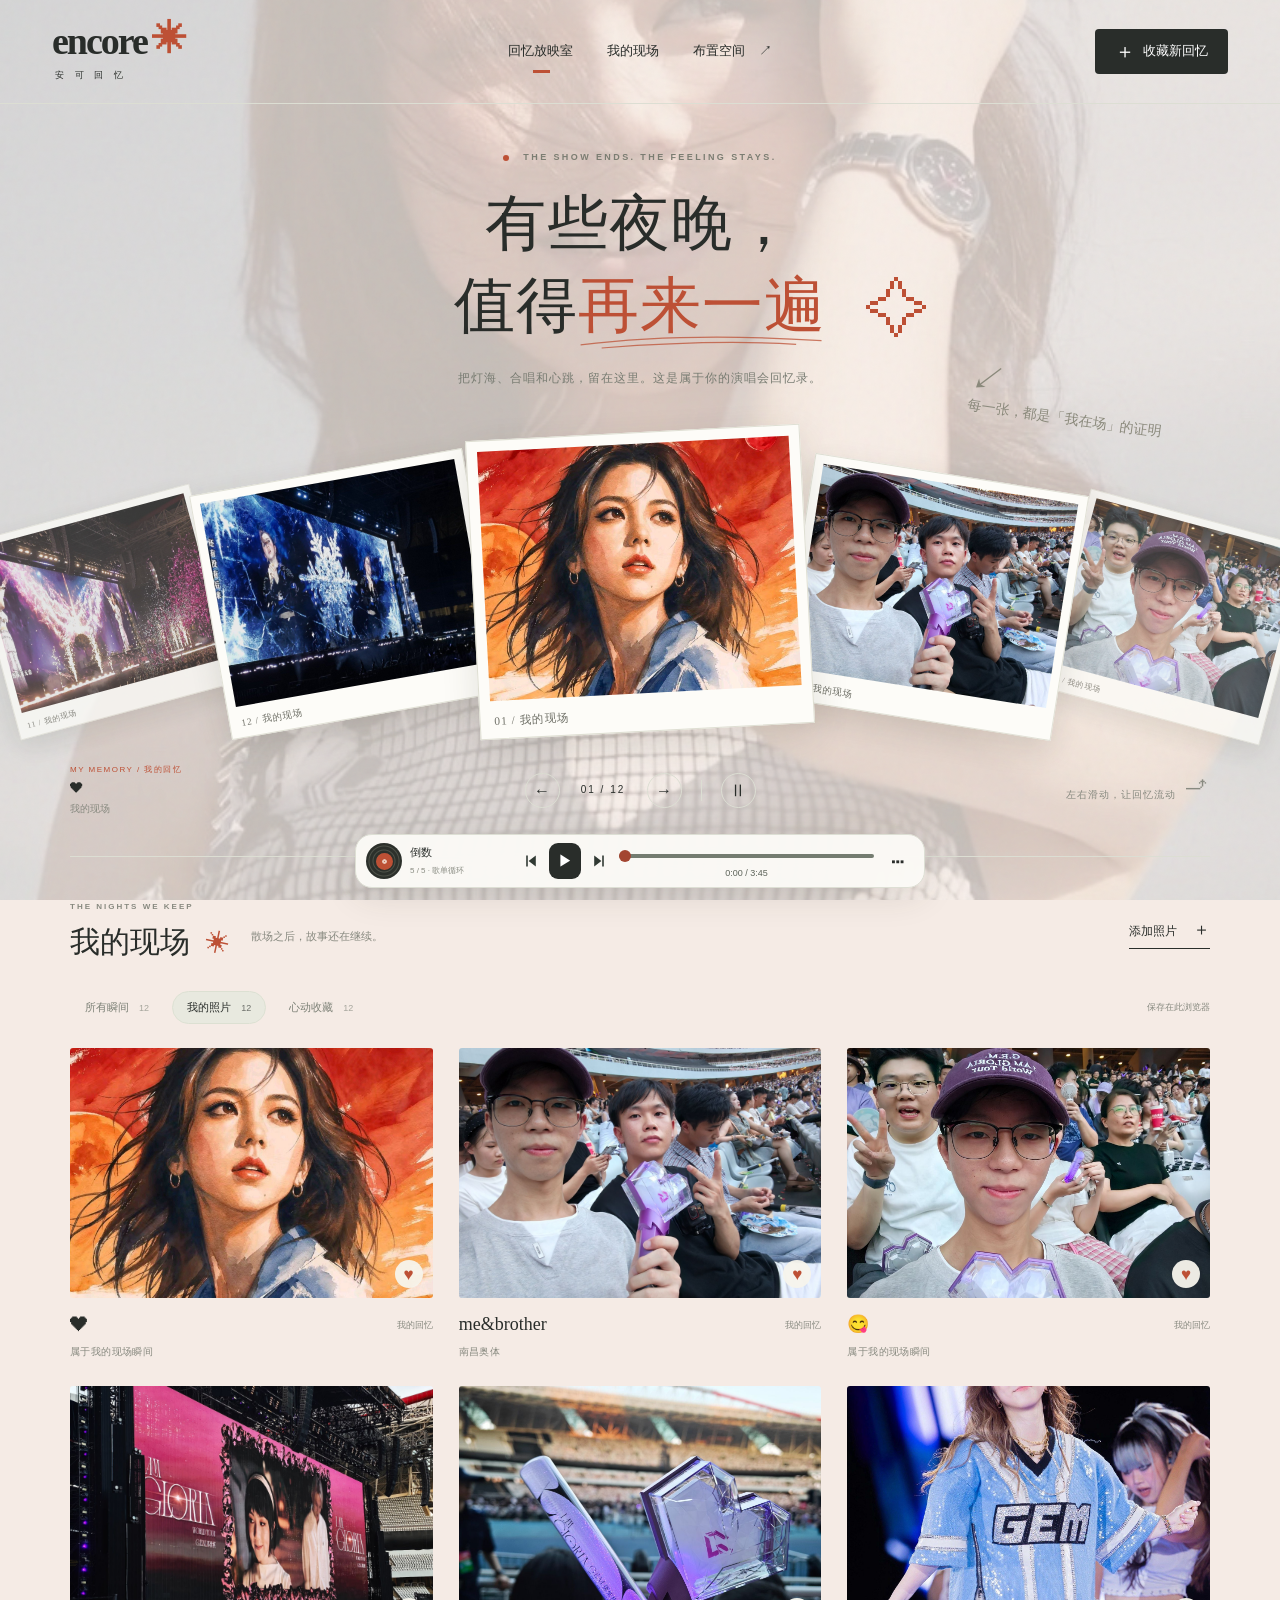
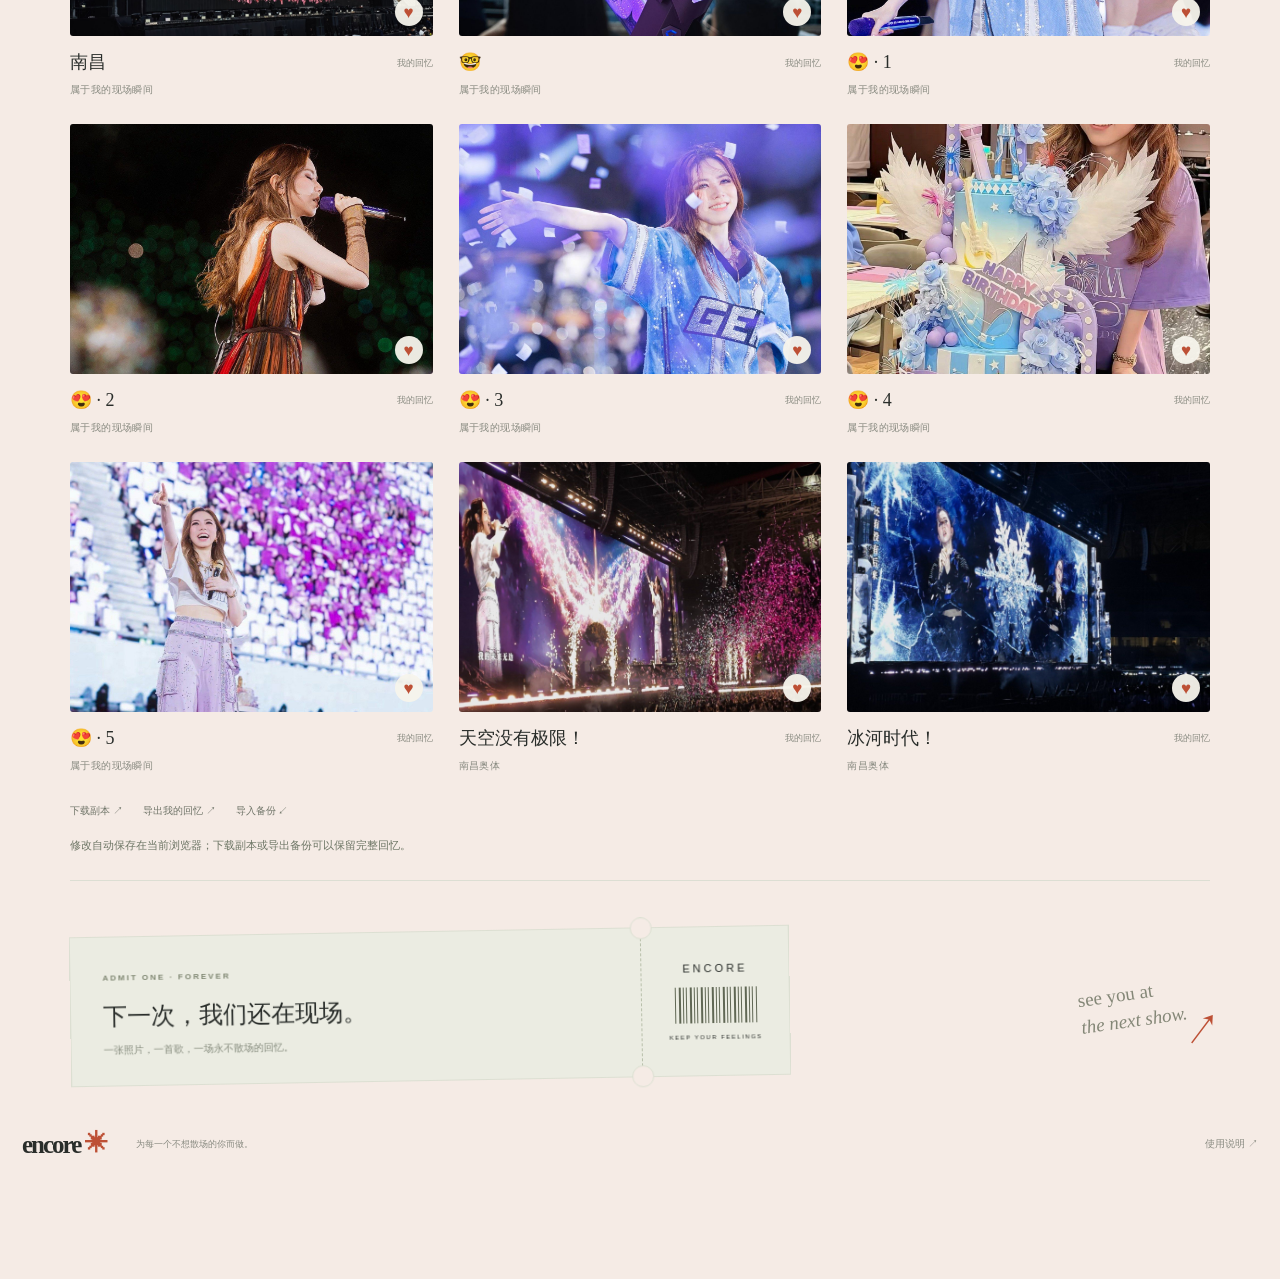
==== example/index.html @ 36e97ce3 "Add Encore website with compressed images and audio" ====
<!doctype html>
<html lang="zh-CN" style="--paper: #f5ebe5; --dim: 0.2;" data-encore-instance="f18ba1c4-2ea3-40bd-9349-056555b3dbce"><head>
  <meta charset="UTF-8"><meta name="viewport" content="width=device-width,initial-scale=1">
  <meta name="description" content="Encore 安可回忆，你的私人演唱会回忆册。收藏现场照片，让每一次心动再次响起。">
  <title>Encore · 安可回忆</title>
  <link rel="stylesheet" href="style.css" data-encore-source="style">
</head>
<body>
<div id="wallpaper" aria-hidden="true"></div>
<header class="header">
  <a href="#" class="brand" aria-label="Encore 首页">encore<span class="brand-star">✳</span><small>安 可 回 忆</small></a>
  <nav aria-label="主导航"><a class="active" href="#moments">回忆放映室</a><a href="#collection">我的现场</a><button data-panel="appearance">布置空间 <span>↗</span></button></nav>
  <button class="button dark header-add" data-panel="upload"><span>＋</span> 收藏新回忆</button>
</header>
<main>
  <section class="hero" id="moments">
    <div class="eyebrow"><span class="live-dot"></span> THE SHOW ENDS. THE FEELING STAYS.</div>
    <h1>有些夜晚，<br>值得<span class="headline-accent">再来一遍<svg viewBox="0 0 400 22" aria-hidden="true"><path d="M4 16 Q170 -5 393 9 M38 21 Q220 7 352 15"></path></svg></span><span class="hero-star">✧</span></h1>
    <p class="hero-copy">把灯海、合唱和心跳，留在这里。<br class="mobile-only">这是属于你的演唱会回忆录。</p>
    <div class="hero-note"><span>↙</span> 每一张，都是「我在场」的证明</div>
    <div class="carousel" id="carousel" aria-label="循环照片转盘" tabindex="0">
      <div class="carousel-stage" id="carouselStage"></div>
    </div>
    <div class="carousel-bottom">
      <div class="slide-caption"><span class="tiny-label" id="slideLabel">MY MEMORY / 我的回忆</span><strong id="slideTitle">😍 · 2</strong><span id="slideMeta">我的现场</span></div>
      <div class="carousel-controls"><button class="circle" id="previous" aria-label="上一张">←</button><span id="slideCount" aria-live="polite">07 / 12</span><button class="circle" id="next" aria-label="下一张">→</button><span class="control-divider"></span><button class="circle" id="autoplay" aria-label="暂停自动轮播">Ⅱ</button></div>
      <span class="carousel-hint">左右滑动，让回忆流动 <span>⤴</span></span>
    </div>
  </section>
  <section class="collection" id="collection">
    <div class="section-heading"><div><span class="eyebrow">THE NIGHTS WE KEEP</span><h2>我的现场<span class="small-star">✳</span></h2></div><p>散场之后，故事还在继续。</p><button class="text-button" data-panel="upload">添加照片 <span>＋</span></button></div>
    <div class="collection-toolbar"><div class="tabs" role="group" aria-label="照片筛选"><button class="" data-filter="all">所有瞬间 <span id="totalCount">12</span></button><button data-filter="mine" class="selected">我的照片 <span id="mineCount">12</span></button><button data-filter="favorite">心动收藏 <span id="favCount">12</span></button></div><div class="view-note">保存在此浏览器</div></div>
    <div class="photo-grid" id="photoGrid"></div><div class="empty-state" id="emptyState" hidden=""><span>✧</span><h3>下一个心动瞬间，等你收藏。</h3><p id="emptyCopy">导入你的现场照片，写下只属于你的故事。</p><button class="button dark" data-panel="upload">＋ 收藏新回忆</button></div>
    <div class="collection-footer"><button id="bindLocalFile" class="text-button">启用原文件自动保存</button><button id="saveOriginal" class="text-button" hidden="">立即写回</button><button class="text-button" id="savePortable">下载副本 ↗</button><button class="text-button" id="backup">导出我的回忆 ↗</button><button class="text-button" id="restore">导入备份 ↙</button><span id="localSaveStatus" class="local-save-status" role="status" data-state="idle">打开后检查原文件保存权限</span></div>
  </section>
  <section class="closing"><div class="ticket"><div class="ticket-main"><span class="eyebrow">ADMIT ONE · FOREVER</span><h3>下一次，我们还在现场。</h3><p>一张照片，一首歌，一场永不散场的回忆。</p></div><div class="ticket-stub"><span>ENCORE</span><div class="barcode"></div><small>KEEP YOUR FEELINGS</small></div></div><div class="closing-doodle">see you at<br><i>the next show.</i><span>↗</span></div></section>
</main>
<footer class="footer"><a class="brand" href="#">encore<span class="brand-star">✳</span></a><span>为每一个不想散场的你而做。</span><button data-panel="help" class="text-button">使用说明 ↗</button></footer>
<aside class="music-player" aria-label="背景音乐播放器"><button class="record" id="musicSettings" aria-label="选择背景音乐"><span></span></button><button class="track-info" data-panel="music"><strong id="trackName">倒数</strong><span id="trackSub">5 / 5 · 歌单循环</span></button><div class="waveform" aria-hidden="true"><i></i><i></i><i></i><i></i><i></i></div><span id="musicTime">0:59</span><input id="musicVolume" type="range" min="0" max="1" step=".01" value=".6" aria-label="背景音乐音量"><div id="compactPlayback" class="compact-playback"><button id="compactPrevious" class="compact-step" type="button" aria-label="上一首歌曲" title="上一首歌曲"><svg viewBox="0 0 20 20" aria-hidden="true"><path d="M4 3h2v14H4zM16 3v14L7 10z"></path></svg></button><button class="music-play" id="musicPlay" aria-label="播放背景音乐">▶</button><button id="compactNext" class="compact-step" type="button" aria-label="下一首歌曲" title="下一首歌曲"><svg viewBox="0 0 20 20" aria-hidden="true"><path d="M14 3h2v14h-2zM4 3l9 7-9 7z"></path></svg></button><div class="compact-progress"><input id="musicSeek" type="range" min="0" max="1000" step="1" value="0" aria-label="歌曲播放进度" aria-valuetext="0:59，共 3:45" style="--seek-progress: 26.5%;"><span id="compactMusicTime" class="compact-music-time">0:00 / --:--</span></div></div><button class="music-more" aria-label="展开音乐控制" aria-controls="playlistTransport nativeAudioSlot" aria-expanded="false" title="展开音乐控制">⋯</button><div id="playlistTransport" class="playlist-transport"><button id="musicPrevious" aria-label="上一首歌曲">‹ 上一首</button><button id="musicList" data-panel="music">歌单 · 5 首</button><button id="musicMode" title="切换歌单循环或单曲循环">歌单循环</button><button id="musicNext" aria-label="下一首歌曲">下一首 ›</button></div><div id="nativeAudioSlot" class="native-audio-slot"><audio id="audio" preload="metadata" controls="" playsinline="" webkit-playsinline="" aria-label="系统音乐播放器"></audio><p id="playbackStatus" role="status">打开后点击播放音乐</p></div></aside>

<dialog id="settingsDialog"><div class="dialog-top"><span class="eyebrow" id="dialogEyebrow">MAKE IT YOURS</span><button class="close-button" data-close="" aria-label="关闭">×</button></div><div id="panelContent"></div></dialog>
<dialog id="lightbox"><button class="lightbox-close" id="closeLightbox" aria-label="关闭大图">×</button><button id="lightboxPrev" class="lightbox-nav" aria-label="上一张">←</button><div class="lightbox-inner"><div id="photoViewport" class="photo-viewport" tabindex="0" role="region" aria-label="照片查看区，可滚轮缩放、双指缩放，放大后拖动"><img id="lightboxImage" alt="天空没有极限！" draggable="false"></div><div id="photoZoomToolbar" class="photo-zoom-toolbar" aria-label="照片缩放控制"><button id="photoZoomOut" aria-label="缩小照片" disabled="">−</button><span id="photoZoomLevel" role="status" aria-live="polite">100%</span><button id="photoZoomIn" aria-label="放大照片" disabled="">＋</button><button id="photoZoomReset" disabled="">适应窗口</button><small class="zoom-desktop-hint">滚轮缩放 · 放大后拖动查看</small><small class="zoom-mobile-hint">双指缩放 · 放大后拖动查看</small></div><div class="lightbox-caption"><div><h2 id="lightboxTitle"></h2><p id="lightboxMeta"></p><p id="lightboxNote"></p></div><button class="circle" id="lightboxFav" aria-label="收藏照片">♡</button></div><div class="lightbox-actions"><button id="editPhoto" class="text-button">编辑回忆 ↗</button><button id="deletePhoto" class="text-button">删除这张照片</button></div></div><button id="lightboxNext" class="lightbox-nav" aria-label="下一张">→</button></dialog>
<div class="toast" id="toast" role="status"></div>
<input type="file" id="restoreFile" accept="application/json,.json" hidden="">
<script src="data.js" defer data-encore-source="data"></script>
<script src="app.js" defer data-encore-source="app"></script>

</body></html>
---- example/style.css ----
:root{--paper:#f6f4ed;--ink:#292d2a;--muted:#888a80;--accent:#bd5035;--line:#dcded3;--serif:'ZCOOL XiaoWei','Songti SC',SimSun,serif;--dim:.2}*{box-sizing:border-box}html{scroll-behavior:smooth;scroll-padding-top:32px}body{margin:0;background:var(--paper);color:var(--ink);font-family:'DM Sans','Microsoft YaHei',sans-serif;font-size:14px;line-height:1.6;padding-bottom:112px}button,a,input,select,textarea{-webkit-tap-highlight-color:transparent}button,input,select,textarea{font:inherit}button,a{color:inherit}button{cursor:pointer}button{border:0;background:none}a{text-decoration:none}button:focus-visible,a:focus-visible,input:focus-visible,textarea:focus-visible,select:focus-visible{outline:2px solid var(--accent);outline-offset:5px}button{transition:background .2s,transform .2s,color .2s}button:hover{color:var(--accent)}button:disabled{opacity:.5;cursor:wait}#wallpaper{position:fixed;inset:0;z-index:-2;background-position:center;background-size:cover;opacity:var(--dim);pointer-events:none}body:before{content:'';position:fixed;inset:0;z-index:-1;pointer-events:none;opacity:.2;background-image:url("data:image/svg+xml,%3Csvg viewBox='0 0 180 180' xmlns='http://www.w3.org/2000/svg'%3E%3Cfilter id='n'%3E%3CfeTurbulence type='fractalNoise' baseFrequency='.75' numOctaves='3' stitchTiles='stitch'/%3E%3C/filter%3E%3Crect width='100%25' height='100%25' opacity='.17' filter='url(%23n)'/%3E%3C/svg%3E")} .header{height:104px;border-bottom:1px solid var(--line);max-width:1376px;margin:0 auto;display:flex;align-items:center;justify-content:space-between;padding:0 52px}.brand{font-family:Georgia,serif;font-size:38px;letter-spacing:-2px;line-height:1;font-weight:700;position:relative}.brand-star{color:var(--accent);display:inline-block;margin-left:5px;font-size:35px;vertical-align:top}.brand small{display:block;font:9px 'DM Sans','Microsoft YaHei',sans-serif;letter-spacing:4px;margin-top:9px;padding-left:3px}.header nav{display:flex;gap:34px;align-items:center;font-size:13px}.header nav a,.header nav button{padding:12px 0;position:relative}.header nav .active:after{content:'';position:absolute;width:17px;height:3px;background:var(--accent);bottom:1px;left:calc(50% - 8px)}.header nav button span{margin-left:10px}.button{border-radius:4px;padding:12px 21px;font-size:13px;display:inline-flex;justify-content:center;align-items:center;gap:8px}.button.dark{background:var(--ink);color:#fff}.button.dark:hover{background:var(--accent)}.button.outline{border:1px solid var(--line)}.header-add{padding:12px 20px}.header-add>span{font-size:20px;line-height:1}main{max-width:1376px;margin:auto}.hero{padding-top:47px;position:relative;text-align:center;overflow:hidden}.eyebrow{font-size:10px;letter-spacing:2px;line-height:1.5;font-weight:600}.live-dot{display:inline-block;height:6px;width:6px;border-radius:50%;background:var(--accent);margin-right:9px;vertical-align:middle}.hero .eyebrow{color:#7b7d72;font-size:9px;letter-spacing:2.4px}h1{font-family:var(--serif);font-weight:400;font-size:61px;letter-spacing:1px;line-height:1.35;margin:18px 0 18px}.headline-accent{position:relative;color:var(--accent)}.headline-accent svg{position:absolute;bottom:-10px;width:100%;left:0;fill:none;stroke:var(--accent);stroke-width:2;opacity:.75}.hero-star{font-family:Georgia,serif;position:absolute;color:var(--accent);font-size:64px;transform:translate(40px,4px)}.hero-copy{font-size:12px;color:#777b71;letter-spacing:1px;margin:22px 0}.mobile-only{display:none}.hero-note{position:absolute;right:9%;top:269px;color:#8a897b;font-family:var(--serif);font-size:14px;transform:rotate(8deg);z-index:5}.hero-note span{font:35px Georgia;display:block;text-align:left;line-height:1}.carousel{height:340px;position:relative;touch-action:pan-y;outline-offset:-4px}.carousel-stage{position:absolute;inset:0;perspective:1000px}.slide{position:absolute;left:50%;top:28px;width:322px;height:288px;padding:10px 10px 36px;background:#fdfcf8;box-shadow:0 12px 35px #35312523;border:1px solid #dfdfd3;transition:transform .7s cubic-bezier(.22,.68,.22,1),opacity .6s;transform-origin:center;cursor:pointer;text-align:left;overflow:hidden}.slide img{width:100%;height:100%;object-fit:cover;pointer-events:none}.slide span{position:absolute;bottom:9px;left:13px;font:11px var(--serif);color:#6f7067;letter-spacing:1px}.slide[data-offset="0"]{z-index:5;transform:translateX(-50%) rotate(-3deg) scale(1.04)}.slide[data-offset="-1"]{z-index:4;transform:translateX(calc(-50% - 293px)) translateY(12px) rotate(-10deg) scale(.86)}.slide[data-offset="1"]{z-index:4;transform:translateX(calc(-50% + 293px)) translateY(15px) rotate(9deg) scale(.86)}.slide[data-offset="-2"]{z-index:3;transform:translateX(calc(-50% - 535px)) translateY(30px) rotate(-15deg) scale(.71);opacity:.75}.slide[data-offset="2"]{z-index:3;transform:translateX(calc(-50% + 535px)) translateY(35px) rotate(15deg) scale(.71);opacity:.75}.slide[data-offset="hidden"]{transform:translateX(-50%) scale(.6);opacity:0;z-index:0;pointer-events:none}.carousel-bottom{display:grid;grid-template-columns:1fr auto 1fr;align-items:center;margin:9px 70px 35px;text-align:left;min-height:62px}.slide-caption{display:flex;flex-direction:column;gap:2px}.tiny-label{font-size:8px;color:var(--accent);letter-spacing:1.5px}.slide-caption strong{font-size:13px;font-weight:500}.slide-caption>span:last-child{font-size:10px;color:var(--muted)}.carousel-controls{display:flex;align-items:center;gap:17px}.circle{width:35px;height:35px;border:1px solid var(--line);border-radius:50%;font-size:16px;display:inline-flex;justify-content:center;align-items:center}.circle:hover{border-color:var(--accent);background:#bd50350a}#slideCount{font-size:10px;letter-spacing:2px;min-width:53px;text-align:center;font-variant-numeric:tabular-nums}.control-divider{height:21px;width:1px;background:var(--line);margin:0 2px}.carousel-hint{justify-self:end;font-size:10px;color:var(--muted);letter-spacing:1px}.carousel-hint span{font-size:23px;margin-left:6px}.collection{border-top:1px solid var(--line);padding:36px 0 0;margin:0 70px}.section-heading{display:flex;align-items:center;gap:22px}.section-heading .eyebrow{font-size:8px;color:var(--muted)}h2{font-family:var(--serif);font-weight:400;font-size:30px;margin:6px 0;line-height:1.3}.small-star{font-family:Georgia;font-size:24px;color:var(--accent);margin-left:15px;display:inline-block;transform:rotate(12deg)}.section-heading p{font-size:11px;color:var(--muted);padding-top:13px}.text-button{font-size:11px;padding:5px 0}.section-heading>.text-button{margin-left:auto;border-bottom:1px solid var(--ink);font-size:12px}.section-heading>.text-button span{margin-left:13px;font-size:17px}.collection-toolbar{display:flex;align-items:center;justify-content:space-between;margin:24px 0}.tabs{display:flex;gap:8px}.tabs button{border:1px solid transparent;padding:7px 14px;border-radius:30px;font-size:11px;color:#7c8076}.tabs .selected{background:#e8e9df;border-color:#dce0d2;color:var(--ink)}.tabs button span{font-size:9px;margin-left:7px;opacity:.65}.view-note{font-size:9px;color:var(--muted)}.view-note .live-dot{background:#7c8867;height:4px;width:4px}.photo-grid{display:grid;grid-template-columns:repeat(3,1fr);gap:26px}.photo-card{min-width:0}.photo-image{position:relative;aspect-ratio:1.45;overflow:hidden;border-radius:3px;background:#deded3;cursor:pointer}.photo-image>img{height:100%;width:100%;object-fit:cover;display:block;transition:transform .5s}.photo-image:hover>img{transform:scale(1.04)}.image-label{position:absolute;left:12px;top:12px;background:#f7f5eddf;font-size:8px;letter-spacing:1px;padding:3px 8px;border-radius:2px}.favorite{position:absolute;right:10px;bottom:10px;border-radius:50%;background:#f7f5edf2;width:28px;height:28px;font-size:17px;color:#555b50}.favorite.is-favorite{color:var(--accent)}.photo-info{padding:12px 0 5px;display:flex;align-items:center;justify-content:space-between;gap:10px}.photo-info h3{font-family:var(--serif);font-weight:400;font-size:18px;margin:0}.photo-info small{font-size:9px;white-space:nowrap;color:var(--muted)}.photo-description{margin:0;color:var(--muted);font-size:10px;letter-spacing:.4px}.collection-footer{border-bottom:1px solid var(--line);padding:24px 0;display:flex;gap:20px;align-items:center}.collection-footer>span{font-size:9px;color:var(--muted);margin-right:auto}.collection-footer button{font-size:10px;color:#6f7468}.closing{margin:50px 70px;display:flex;justify-content:space-between;align-items:center}.ticket{display:flex;background:#ebece2;max-width:720px;width:72%;border:1px solid #dcdfd2;transform:rotate(-1deg);position:relative}.ticket-main{padding:27px 32px;flex:1}.ticket .eyebrow{font-size:8px;letter-spacing:2px;color:#7e8671}.ticket h3{font:24px var(--serif);margin:14px 0 10px}.ticket p{font-size:10px;color:#858b7d;margin:0}.ticket-stub{border-left:1px dashed #b8bfaa;width:148px;display:flex;flex-direction:column;align-items:center;justify-content:center;position:relative}.ticket-stub:before,.ticket-stub:after{content:'';position:absolute;width:20px;height:20px;border:1px solid #dce0d2;border-radius:50%;background:var(--paper);left:-11px;top:-11px}.ticket-stub:after{top:auto;bottom:-11px}.ticket-stub>span{font-size:11px;letter-spacing:3px}.ticket-stub small{font-size:6px;letter-spacing:1.5px}.barcode{width:82px;height:36px;margin:10px 0;background:repeating-linear-gradient(90deg,#606754 0px,#606754 1px,transparent 1px,transparent 4px,#606754 4px,#606754 6px,transparent 6px,transparent 8px,#606754 8px,#606754 9px,transparent 9px,transparent 11px)}.closing-doodle{font:19px Georgia,serif;line-height:1.4;transform:rotate(-8deg);position:relative;padding-right:24px;color:#848777}.closing-doodle span{position:absolute;top:32px;right:-8px;font-size:39px;font-weight:normal;color:var(--accent)}.footer{max-width:1236px;margin:0 auto;padding:0 0 18px;display:flex;align-items:center;gap:30px}.footer .brand{font-size:25px}.footer .brand-star{font-size:23px}.footer>span{font-size:9px;color:var(--muted)}.footer>button{margin-left:auto;color:var(--muted);font-size:10px}.music-player{position:fixed;bottom:21px;left:50%;transform:translateX(-50%);z-index:20;background:#fbfaf6f5;backdrop-filter:blur(16px);border:1px solid #dddfd4;box-shadow:0 8px 34px #373b2920;border-radius:55px;padding:10px 19px 10px 11px;display:flex;align-items:center;gap:16px;width:600px;max-width:calc(100% - 28px)}.record{width:45px;height:45px;flex-shrink:0;border-radius:50%;background:repeating-radial-gradient(#2c302b 0,#2c302b 2px,#4d5148 3px,#2c302b 4px);display:grid;place-items:center}.record span{width:17px;height:17px;background:var(--accent);border-radius:50%;border:6px solid var(--accent);box-shadow:inset 0 0 0 2px #eacbbd}.playing .record{animation:record-spin 7s linear infinite}@keyframes record-spin{to{transform:rotate(360deg)}}.track-info{display:flex;flex-direction:column;text-align:left;gap:3px;min-width:0;flex:1;padding:0}.track-info strong{font-size:11px;font-weight:500;white-space:nowrap;overflow:hidden;text-overflow:ellipsis;max-width:190px}.track-info span{font-size:9px;color:var(--muted)}.music-play{background:var(--ink);color:#fff;border-radius:50%;width:31px;height:31px;font-size:10px;flex-shrink:0}.music-play:hover{background:var(--accent);color:white}.waveform{display:flex;height:20px;align-items:center;gap:3px}.waveform i{height:5px;width:2px;background:#8a927c}.waveform i:nth-child(2),.waveform i:nth-child(4){height:12px}.waveform i:nth-child(3){height:20px}.playing .waveform i{animation:wave 1s alternate infinite}.playing .waveform i:nth-child(2n){animation-delay:.4s}@keyframes wave{to{height:4px}}#musicTime{font-size:9px;color:var(--muted);font-variant-numeric:tabular-nums}input[type=range]{accent-color:var(--accent);cursor:pointer}#musicVolume{width:60px;height:2px}.music-more{font-size:20px;padding:0}.empty-state{padding:50px 20px;text-align:center;border:1px dashed var(--line);border-radius:5px}.empty-state>span{font-size:30px;color:var(--accent)}.empty-state h3{font:23px var(--serif)}.empty-state p{font-size:12px;color:var(--muted)}dialog{border:1px solid var(--line);border-radius:9px;padding:28px;background:var(--paper);color:var(--ink);max-width:calc(100vw - 32px);width:510px;max-height:85vh;box-shadow:0 30px 90px #0003}dialog::backdrop{background:#20271d66;backdrop-filter:blur(5px)}.dialog-top{display:flex;justify-content:space-between;align-items:center;margin-bottom:10px}.dialog-top .eyebrow{color:var(--accent);font-size:9px}.close-button{font-size:25px;padding:0 4px}dialog h2{font-size:29px;margin:2px 0 10px}dialog p{font-size:12px;color:#747c6a}.field{display:flex;flex-direction:column;gap:6px;margin:18px 0;font-size:11px}.field input:not([type=range]):not([type=color]),.field textarea,.field select{background:#fff8;width:100%;border:1px solid var(--line);border-radius:4px;padding:11px;color:var(--ink);min-width:0}.field input[type=color]{width:100%;height:38px;padding:3px;border:1px solid var(--line);background:none}.field textarea{resize:vertical;min-height:80px}.field-row{display:grid;grid-template-columns:1fr 1fr;gap:15px}.field-row .field{margin:0}.dropzone{border:1px dashed #afb69f;border-radius:5px;background:#e9ecdf66;text-align:center;padding:25px 15px;display:block;cursor:pointer;margin:22px 0 14px}.dropzone b{font-size:26px;color:var(--accent);font-weight:400}.dropzone strong{display:block;font-size:12px;margin:5px}.dropzone small{display:block;font-size:10px;color:var(--muted)}.dropzone.drag-over{background:#dce4ce}.file-hidden{position:absolute;width:1px;height:1px;opacity:0;overflow:hidden}.dialog-actions{margin-top:22px;display:flex;gap:10px;justify-content:flex-end}.theme-options{display:flex;gap:12px;margin:23px 0}.theme-button{border:1px solid #d5d8cb;border-radius:4px;padding:13px 9px;flex:1;font-size:11px;background:var(--swatch);color:#363d2e}.theme-button.checked{outline:2px solid var(--accent);outline-offset:3px}.subtle-note{font-size:10px!important;line-height:1.8;background:#e8ebdf80;padding:12px;border-radius:4px}.music-tabs{display:flex;border-bottom:1px solid var(--line);gap:22px;margin:20px 0}.music-tabs button{padding:8px 0;font-size:12px}.music-tabs .selected{border-bottom:2px solid var(--accent)}.help-list{padding-left:20px;font-size:12px;line-height:2;color:#6c7564}.help-list li{margin:10px 0}.toast{position:fixed;bottom:112px;left:50%;transform:translate(-50%,15px);opacity:0;z-index:100;background:var(--ink);color:#fff;border-radius:5px;padding:12px 20px;max-width:calc(100% - 35px);font-size:12px;pointer-events:none;transition:.3s;text-align:center}.toast.show{opacity:1;transform:translate(-50%,0)}#lightbox{width:1100px;background:#f6f4ed;max-height:94vh;padding:38px 70px 24px;overflow:auto}.lightbox-inner{max-width:900px;margin:auto}.lightbox-inner>img{display:block;width:100%;height:min(60vh,650px);object-fit:contain;background:#252923;border-radius:3px}.lightbox-caption{display:flex;justify-content:space-between;align-items:center;gap:15px;margin-top:18px}.lightbox-caption h2{font-size:24px}.lightbox-caption p{margin:6px 0;font-size:11px;white-space:pre-wrap}.lightbox-close{position:absolute;top:7px;right:15px;font-size:29px}.lightbox-nav{position:absolute;left:12px;top:40%;font-size:25px}.lightbox-nav:last-child{left:auto;right:12px}.lightbox-actions{display:flex;gap:25px;border-top:1px solid var(--line);padding-top:10px;margin-top:14px}.lightbox-actions button:last-child{color:#a35a49}[hidden]{display:none!important}@media(min-width:1500px){.hero{padding-top:65px}.carousel{height:370px}.slide{width:350px;height:310px}.carousel-bottom{margin-bottom:45px}}@media(max-width:900px){.header{padding:0 28px;height:90px}.header nav{gap:20px;font-size:11px}.header-add{padding:10px 14px;font-size:11px}h1{font-size:51px}.hero-note{right:4%;font-size:12px;top:260px}.collection{margin:0 32px}.carousel-bottom{margin-left:32px;margin-right:32px}.carousel-hint{display:none}.carousel-bottom{grid-template-columns:1fr auto}.closing{margin:40px 32px}.ticket{width:78%}.ticket-main{padding:24px}.ticket h3{font-size:21px}.ticket-stub{width:115px}.closing-doodle{font-size:14px}.photo-grid{gap:20px}.photo-info{display:block}.photo-info small{display:block;margin-top:4px}.footer{margin:0 32px}.hero-star{font-size:50px;transform:translate(18px,5px)}}@media(max-width:600px){.header{height:80px;padding:0 20px}.brand{font-size:30px}.brand-star{font-size:28px}.brand small{font-size:7px;letter-spacing:3px}.header nav{gap:16px}.header nav a{display:none}.header nav button{font-size:11px}.header-add{padding:10px 11px;font-size:10px}.header-add>span{font-size:16px}.hero{padding-top:37px}.hero .eyebrow{font-size:7px;letter-spacing:1.5px}h1{font-size:42px;margin-top:20px;line-height:1.4}.hero-star{font-size:35px;transform:translate(7px,7px)}.hero-copy{font-size:10px;line-height:1.9;margin-top:19px}.mobile-only{display:block}.hero-note{display:none}.carousel{height:305px;margin-top:4px}.slide{width:255px;height:252px;top:20px;padding:8px 8px 30px}.slide[data-offset="-1"]{transform:translateX(calc(-50% - 230px)) translateY(10px) rotate(-10deg) scale(.8)}.slide[data-offset="1"]{transform:translateX(calc(-50% + 230px)) translateY(10px) rotate(10deg) scale(.8)}.carousel-bottom{margin:0 22px 27px;gap:10px}.slide-caption strong{font-size:11px}.slide-caption>span:last-child{font-size:8px}.tiny-label{font-size:6px}.carousel-controls{gap:9px}.carousel-controls .circle{width:29px;height:29px;font-size:14px}.control-divider{margin:0;height:16px}#slideCount{min-width:42px;font-size:8px;letter-spacing:1px}.collection{padding-top:25px;margin:0 22px}.section-heading{gap:0}.section-heading p{display:none}h2{font-size:27px}.section-heading .eyebrow{font-size:7px}.collection-toolbar{margin:18px 0}.tabs{gap:0}.tabs button{padding:6px 10px;font-size:9px}.tabs button span{margin-left:4px;font-size:8px}.view-note{display:none}.photo-grid{grid-template-columns:repeat(2,1fr);gap:20px 14px}.photo-image{aspect-ratio:1.1}.photo-info h3{font-size:16px}.photo-info small{font-size:8px}.photo-description{font-size:9px}.image-label{font-size:6px;left:8px;top:8px;padding:2px 5px}.favorite{width:25px;height:25px;font-size:15px}.collection-footer{flex-wrap:wrap;gap:8px 20px;padding:20px 0}.collection-footer>span{width:100%;font-size:8px}.closing{margin:30px 22px}.ticket{width:100%}.ticket-main{padding:22px 17px}.ticket h3{font-size:19px;line-height:1.6;margin:10px 0}.ticket p{font-size:8px}.ticket .eyebrow{font-size:6px;letter-spacing:1px}.ticket-stub{width:85px}.ticket-stub>span{font-size:9px;letter-spacing:2px}.barcode{width:55px;height:28px}.ticket-stub small{font-size:4px;letter-spacing:1px}.closing-doodle{display:none}.footer{margin:0 22px;gap:14px}.footer>span{font-size:8px}.footer>button{font-size:9px}.music-player{gap:12px;padding:8px 15px 8px 8px;bottom:14px}.record{width:39px;height:39px}.track-info strong{max-width:150px;font-size:10px}.track-info span{font-size:8px}.music-play{width:29px;height:29px}#musicVolume,#musicTime{display:none}.waveform{margin:0 2px;gap:2px}.waveform i{width:2px}.music-more{font-size:20px}dialog{padding:23px;width:440px}.field-row{gap:10px}#lightbox{padding:36px 34px 20px}.lightbox-inner>img{height:50vh}.lightbox-nav{left:5px;font-size:20px}.lightbox-nav:last-child{right:5px}.lightbox-caption h2{font-size:20px}}
@media(prefers-reduced-motion:reduce){*{scroll-behavior:auto!important;animation:none!important;transition:none!important}}

/* Keep browser audio controls available for local files on mobile. */
body{padding-bottom:215px}
.music-player{flex-wrap:wrap;border-radius:20px;max-width:calc(100vw - 24px);width:470px;gap:10px}
.music-player .track-info{flex:1;min-width:0}
.native-audio-slot{flex:0 0 100%;min-width:0;padding:0 5px 3px}
.native-audio-slot audio{display:block;width:100%;height:36px}
#playbackStatus{font-size:10px;line-height:1.5;margin:7px 3px 0;color:var(--muted);overflow-wrap:anywhere}
.toast{bottom:205px}
@media(max-width:600px){.music-player{gap:8px}.music-player .track-info strong{max-width:100%;overflow:hidden;text-overflow:ellipsis;white-space:nowrap}.music-player .waveform{display:none}.native-audio-slot{padding:0 3px 3px}}

/* Local soundtrack collection */
body{padding-bottom:255px}.toast{bottom:245px}
.playlist-transport{display:flex;align-items:center;justify-content:space-between;gap:4px;flex:0 0 100%;padding:6px 3px 1px;border-top:1px solid var(--line)}
.playlist-transport button{font-size:11px;padding:5px 6px;min-height:32px;border-radius:5px}
.playlist-transport button:hover{background:#dcded355}
button:disabled{opacity:.4;cursor:default}
.playlist-options{display:flex;align-items:center;gap:12px;margin:16px 0;font-size:11px}
.playlist-options select{flex:1;min-width:0;border:1px solid var(--line);border-radius:5px;background:var(--paper);color:var(--ink);padding:9px}
.playlist-rows{border-top:1px solid var(--line);border-bottom:1px solid var(--line);max-height:300px;overflow:auto}
.playlist-row{display:flex;align-items:center;gap:5px;border-bottom:1px solid var(--line);padding:4px 0}.playlist-row:last-child{border-bottom:0}
.playlist-row.is-current{background:#bd50350b}
.playlist-song{display:flex;align-items:center;text-align:left;gap:12px;flex:1;min-width:0;padding:10px 8px;font-size:12px}
.playlist-number{font-size:10px;color:var(--muted);width:22px;flex-shrink:0}
.playlist-title{flex:1;min-width:0;overflow-wrap:anywhere;line-height:1.5}
.playlist-title small{display:block;color:var(--accent);font-size:9px;margin-top:2px}
.playlist-remove{padding:10px 8px;color:#a35a49;font-size:11px;flex-shrink:0}
.playlist-empty{padding:18px 8px;text-align:center}
@media(max-width:600px){.playlist-transport button{font-size:10px;padding:4px}.playlist-song{gap:7px}.playlist-options{gap:8px}.dialog-actions:has(#panelPlay){gap:6px}.dialog-actions:has(#panelPlay) .button{padding:10px 12px;font-size:11px}}

/* One compact row; extra controls open only when requested. */
body{padding-bottom:calc(104px + env(safe-area-inset-bottom,0px))}
.toast{bottom:calc(102px + env(safe-area-inset-bottom,0px))}
.music-player.is-expanded~.toast{bottom:calc(240px + env(safe-area-inset-bottom,0px))}
.music-player{display:grid;grid-template-columns:36px minmax(64px,110px) minmax(108px,1fr) 32px;gap:8px;width:570px;max-width:calc(100vw - 24px);padding:8px 10px;border-radius:17px;bottom:calc(12px + env(safe-area-inset-bottom,0px));align-items:center}
.music-player .record{grid-column:1;grid-row:1;width:36px;height:36px;min-width:0}
.music-player .track-info{grid-column:2;grid-row:1;width:auto;min-width:0;margin:0;padding:0;text-align:left;overflow:hidden}
.music-player .track-info strong{display:block;max-width:100%;overflow:hidden;text-overflow:ellipsis;white-space:nowrap;font-size:11px}
.music-player .track-info span{display:block;overflow:hidden;text-overflow:ellipsis;white-space:nowrap;font-size:8px}
.music-player>.waveform,.music-player>#musicTime,.music-player>#musicVolume{display:none}
.compact-playback{grid-column:3;grid-row:1;display:flex;align-items:center;gap:7px;min-width:0}
.music-player .music-play{width:32px;height:36px;flex:0 0 32px;border-radius:9px;font-size:15px;padding:0}
.compact-progress{flex:1;min-width:0;display:flex;flex-direction:column;justify-content:center}
#musicSeek{width:100%;min-width:0;height:25px;margin:0;display:block;appearance:none;-webkit-appearance:none;background:transparent;cursor:pointer;touch-action:pan-y;--seek-progress:0%}
#musicSeek::-webkit-slider-runnable-track{height:3px;border-radius:3px;background:linear-gradient(to right,var(--accent) var(--seek-progress),#c9cbbf var(--seek-progress))}
#musicSeek::-webkit-slider-thumb{appearance:none;-webkit-appearance:none;width:12px;height:12px;border-radius:50%;background:var(--accent);margin-top:-4.5px}
#musicSeek::-moz-range-track{height:3px;border-radius:3px;background:#c9cbbf}
#musicSeek::-moz-range-progress{height:3px;background:var(--accent)}
#musicSeek::-moz-range-thumb{border:0;width:12px;height:12px;border-radius:50%;background:var(--accent)}
#musicSeek:disabled{opacity:.45;cursor:default}
.compact-music-time{font-size:9px;line-height:1.1;white-space:nowrap;color:var(--muted);font-variant-numeric:tabular-nums;text-align:center;pointer-events:none}
.music-player .music-more{grid-column:4;grid-row:1;width:32px;height:36px;font-size:23px;padding:0;align-self:center;border-radius:8px}
.music-more[aria-expanded=true]{background:#dcded366}
.music-player>.playlist-transport{grid-column:1/-1;grid-row:2;display:none}
.music-player>.native-audio-slot{grid-column:1/-1;grid-row:3;display:none}
.music-player.is-expanded>.playlist-transport{display:flex}
.music-player.is-expanded>.native-audio-slot{display:block}
@media(max-width:600px){.music-player{grid-template-columns:32px minmax(60px,86px) minmax(96px,1fr) 28px;gap:6px;padding:7px 8px}.music-player .record{width:32px;height:32px}.music-player .music-more{width:28px}.music-player .track-info strong{font-size:10px}.music-player .track-info span{font-size:7.5px}.compact-playback{gap:5px}.music-player .music-play{width:28px;flex-basis:28px;height:34px;font-size:13px}.compact-music-time{font-size:8px}}
@media(max-width:350px){.music-player{grid-template-columns:28px minmax(48px,64px) minmax(86px,1fr) 26px;gap:5px;max-width:calc(100vw - 16px)}.music-player .record{width:28px;height:28px}.music-player .music-more{width:26px}.music-player .track-info span{font-size:7px}}

/* Always-visible song navigation with an explicit, high-contrast seek track. */
.music-player{grid-template-columns:36px minmax(60px,100px) minmax(200px,1fr) 32px}
.compact-playback{gap:5px}
.compact-step{display:flex;align-items:center;justify-content:center;width:26px;height:36px;flex:0 0 26px;color:#303932;background:transparent;border-radius:7px;padding:0}
.compact-step svg{display:block;width:16px;height:16px;fill:currentColor}
.compact-step:hover{background:#e4e5dc}
.compact-step:disabled{color:#72796e;opacity:.4}
.music-player .music-play{background:#303932;background:var(--ink,#303932);color:#fff}
.music-player .music-play:hover{background:#994431;background:var(--accent,#994431)}
.compact-progress{margin-left:2px}
#musicSeek{background:transparent;--seek-progress:0%;accent-color:#a34530}
#musicSeek::-webkit-slider-runnable-track{height:4px;border-radius:3px;background:linear-gradient(to right,#a34530 var(--seek-progress),#747c70 var(--seek-progress))}
#musicSeek::-webkit-slider-thumb{background:#a34530;width:12px;height:12px;margin-top:-4px}
#musicSeek::-moz-range-track{height:4px;background:#747c70}
#musicSeek::-moz-range-progress{height:4px;background:#a34530}
#musicSeek::-moz-range-thumb{background:#a34530}
.compact-music-time{color:#5b6258}
@media(max-width:600px){.music-player{grid-template-columns:32px minmax(48px,72px) minmax(165px,1fr) 28px;gap:5px}.compact-playback{gap:3px}.compact-step{width:23px;flex-basis:23px;height:34px}.compact-step svg{width:14px;height:14px}.music-player .music-play{width:28px;flex-basis:28px}.compact-progress{margin-left:1px}}
@media(max-width:350px){.music-player{grid-template-columns:28px minmax(42px,52px) minmax(148px,1fr) 26px;gap:4px}.compact-step{width:20px;flex-basis:20px}.compact-playback{gap:2px}.music-player .music-play{width:26px;flex-basis:26px}.compact-music-time{font-size:7.5px}}

/* Edit photo captions without leaving the collection. */
.inline-photo-text{cursor:text;touch-action:manipulation;border-radius:3px;min-height:1.4em;outline-offset:3px;overflow-wrap:anywhere}

.photo-info .inline-photo-text{min-width:0}
.photo-info small.inline-photo-text{white-space:normal;max-width:45%;text-align:right}
.inline-photo-text.is-inline-editing{outline:none;cursor:default;min-width:0}
.photo-info:has(.is-inline-editing){align-items:flex-start}
.photo-info h3.is-inline-editing{flex:1}
.photo-info small.is-inline-editing{flex:1;max-width:55%;text-align:left}
.inline-edit-box{display:flex;flex-direction:column;gap:6px;width:100%;min-width:0;font-family:'Microsoft YaHei',sans-serif;letter-spacing:0;font-size:12px;font-weight:400}
.inline-edit-input{width:100%;min-width:0;max-width:100%;border:1px solid #af785d;border-radius:5px;padding:7px 8px;color:#292d2a;background:#fffef9;font-size:16px;line-height:1.5;box-shadow:0 0 0 2px #bd503512}
textarea.inline-edit-input{resize:vertical;min-height:66px}
.inline-edit-actions{display:flex;gap:6px;justify-content:flex-end}
.inline-edit-actions button{font-size:11px;padding:5px 9px;min-height:30px;border:1px solid #d0cbbd;background:#fffdf6;border-radius:4px;color:#494e43;white-space:nowrap}
.inline-edit-actions button:first-child{color:#fff;background:#303932;border-color:#303932}
.photo-description.inline-photo-text{white-space:pre-wrap}
@media(max-width:900px){.photo-info small.inline-photo-text{max-width:100%;text-align:left}.photo-info small.is-inline-editing{max-width:100%;margin-top:10px}}

/* A paper-colored photo stage with touch and desktop zoom controls. */
#lightbox{width:1120px;padding:42px 56px 24px;max-height:94vh;max-height:94dvh;background:var(--paper,#f6f4ed)}
.lightbox-inner{max-width:1000px}
.photo-viewport{position:relative;width:100%;height:min(62vh,680px);overflow:hidden;background:transparent;border-radius:5px;touch-action:none;user-select:none;-webkit-user-select:none;cursor:zoom-in}
.photo-viewport #lightboxImage{position:absolute;left:50%;top:50%;display:block;width:auto;height:auto;max-width:none;max-height:none;object-fit:initial;background:transparent;border:0;border-radius:3px;transform-origin:center center;pointer-events:none;-webkit-user-drag:none}
.photo-viewport.is-zoomed{cursor:grab}.photo-viewport.is-panning{cursor:grabbing}
.photo-viewport:focus-visible{outline:2px solid #af785d;outline-offset:3px}
.photo-zoom-toolbar{display:flex;align-items:center;justify-content:center;gap:8px;flex-wrap:wrap;margin:12px 0 0;font-size:11px}
.photo-zoom-toolbar button{min-width:36px;min-height:34px;border:1px solid var(--line,#dcded3);border-radius:6px;background:#fff8;color:var(--ink,#292d2a);padding:4px 10px;font-size:17px}
.photo-zoom-toolbar button:hover{background:#e5e4da}
#photoZoomReset{font-size:11px;padding:5px 12px}
#photoZoomLevel{min-width:42px;text-align:center;font-size:11px;font-variant-numeric:tabular-nums}
.photo-zoom-toolbar small{font-size:10px;color:var(--muted,#888a80);margin-left:8px}
.zoom-mobile-hint{display:none}
.inline-photo-text{cursor:default}
.inline-photo-text:hover{outline:none}
@media(max-width:600px){#lightbox{padding:39px 28px 20px;max-width:calc(100vw - 16px)}.photo-viewport{height:53vh;height:53dvh}.photo-zoom-toolbar{gap:6px}.photo-zoom-toolbar button{min-height:36px}.photo-zoom-toolbar .zoom-desktop-hint{display:none}.photo-zoom-toolbar .zoom-mobile-hint{display:block;width:100%;text-align:center;margin:1px 0 0;font-size:9px}}

.collection-footer{flex-wrap:wrap;gap:12px 20px}
.collection-footer #bindLocalFile{color:#8f452d;font-weight:600}
.collection-footer .local-save-status{flex-basis:100%;width:100%;font-size:11px;line-height:1.8;color:#6c7564;overflow-wrap:anywhere}
.local-save-status[data-state=saving],.local-save-status[data-state=pending]{color:#8f642e}
.local-save-status[data-state=error]{color:#a54531}
.local-save-status[data-state=saved]{color:#4f7045}
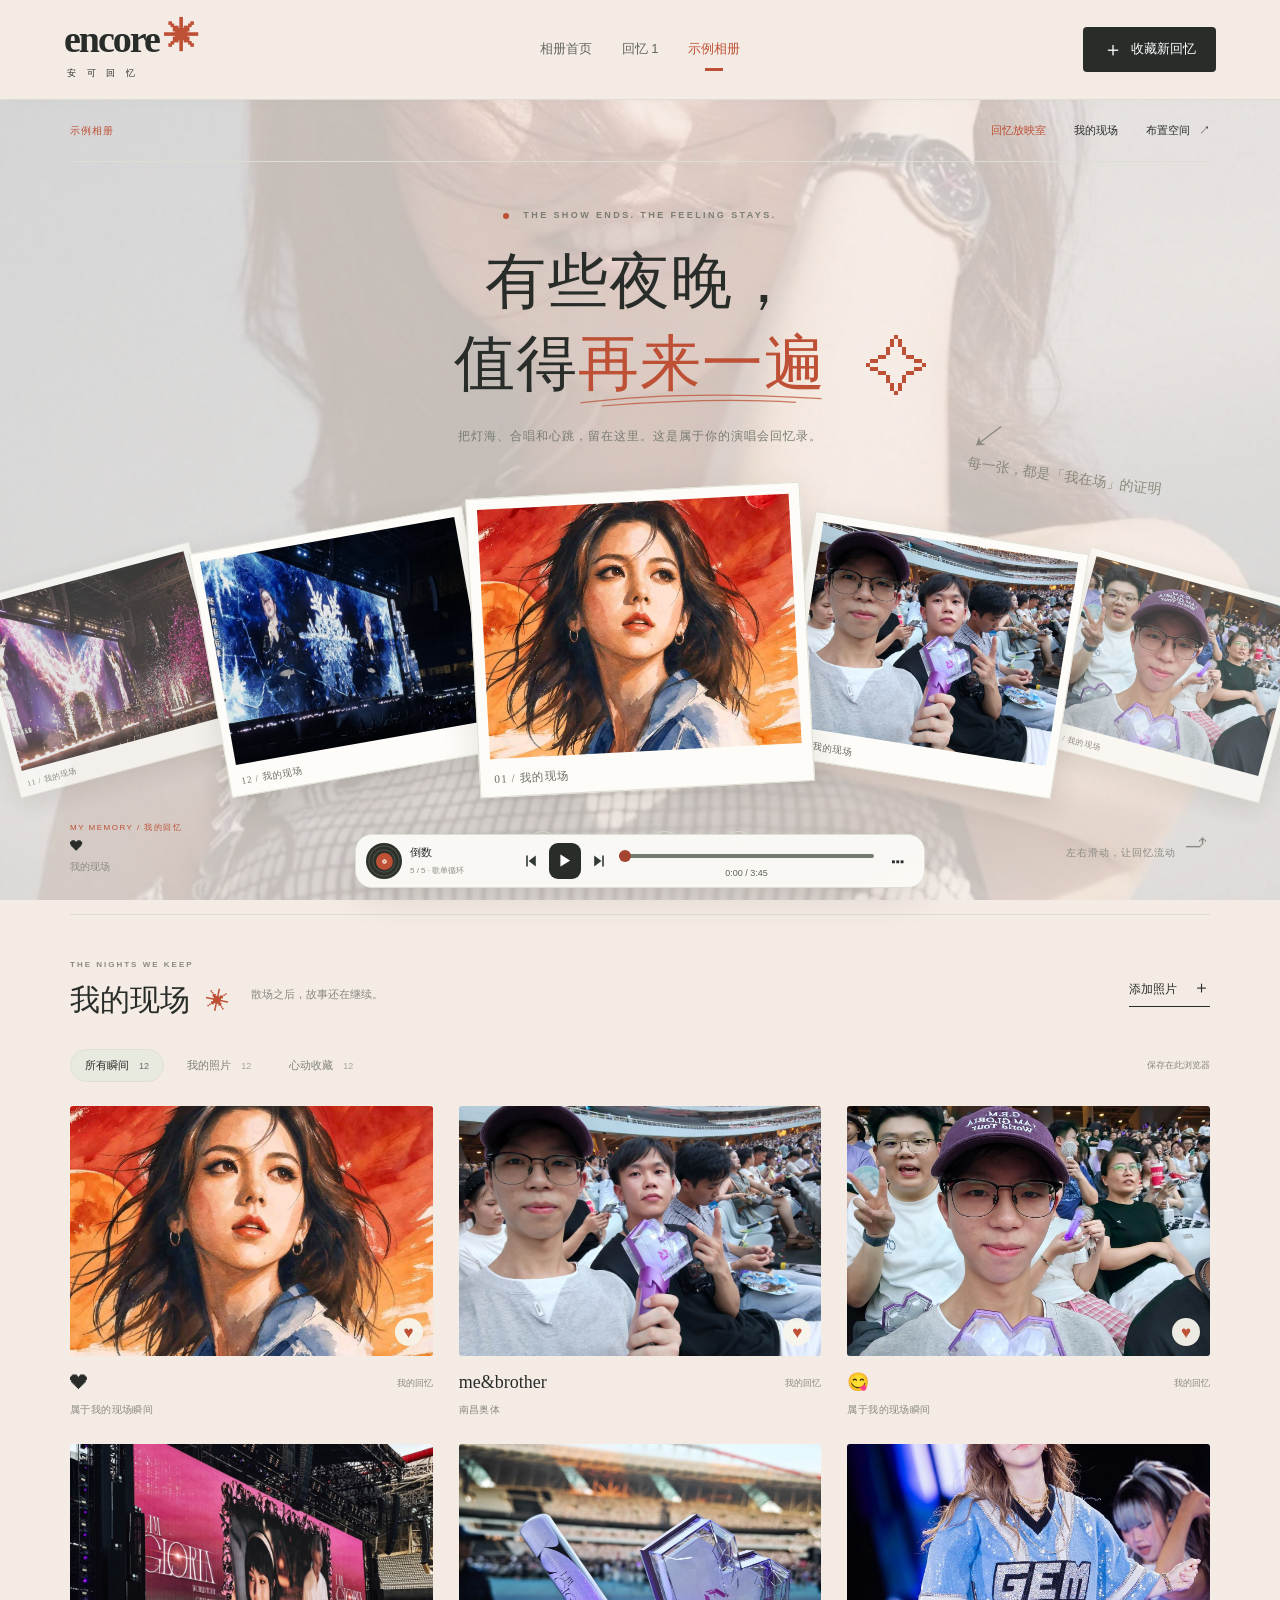
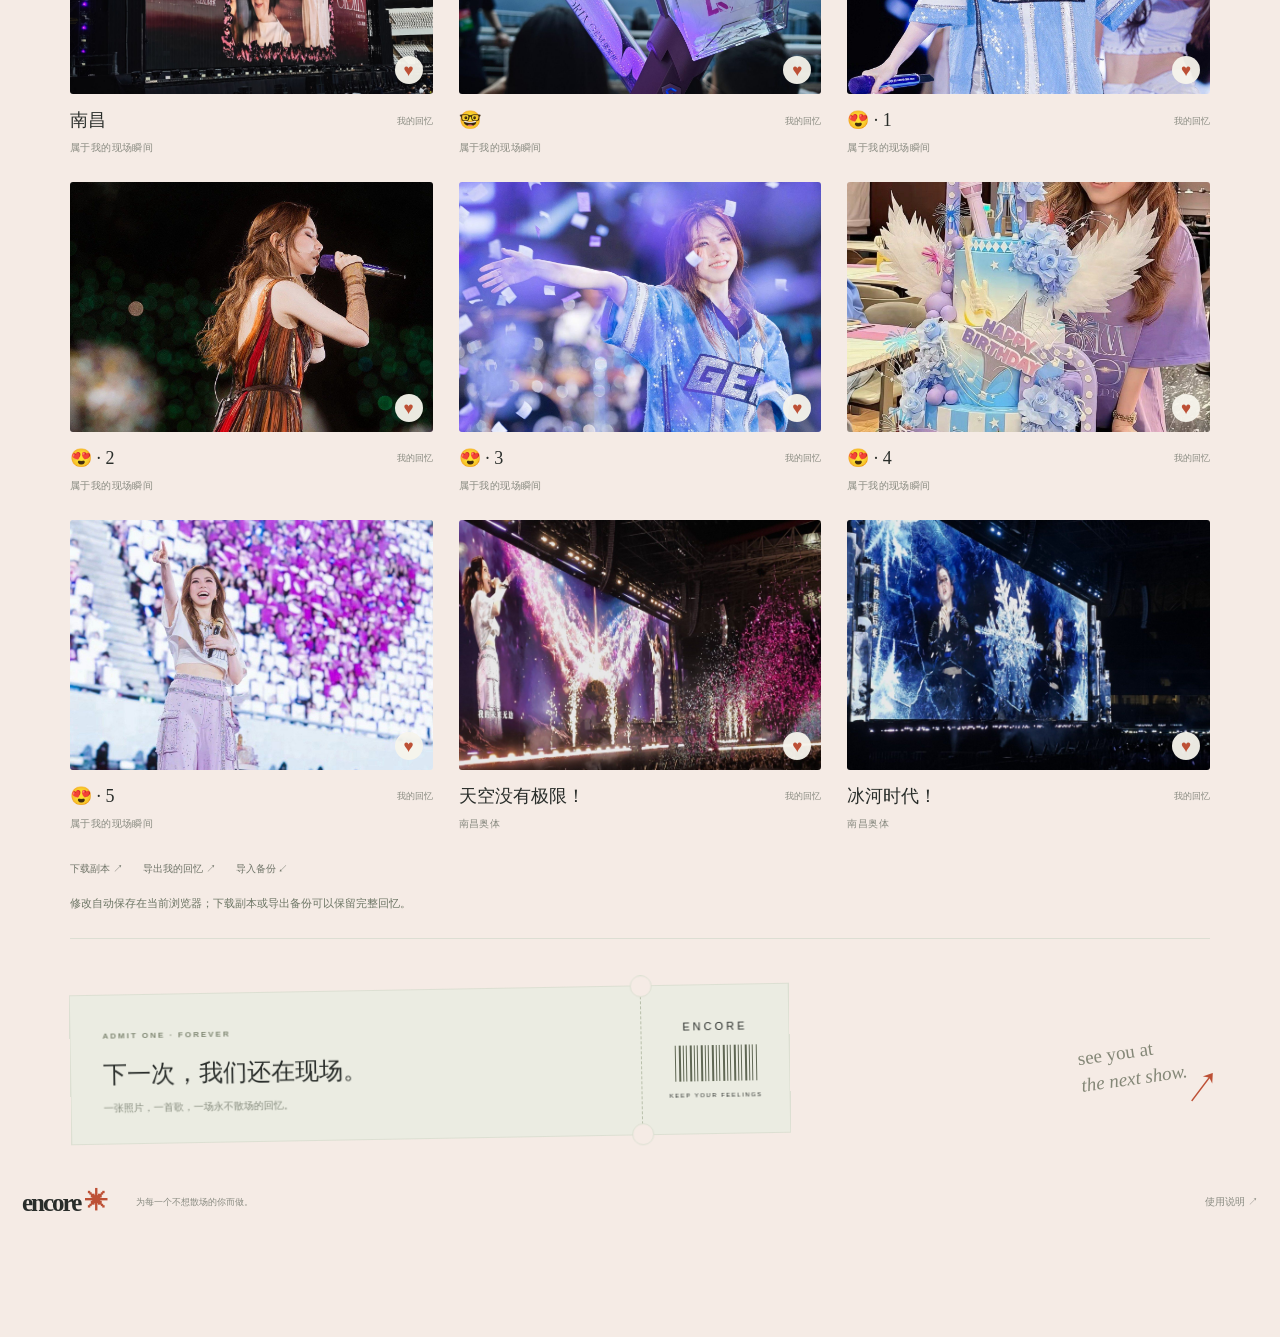
==== commit 3a3d7e34: "Add memory album 1 and improve album navigation" ====
--- a/example/index.html
+++ b/example/index.html
@@ -2,17 +2,19 @@
 <html lang="zh-CN" style="--paper: #f5ebe5; --dim: 0.2;" data-encore-instance="f18ba1c4-2ea3-40bd-9349-056555b3dbce"><head>
   <meta charset="UTF-8"><meta name="viewport" content="width=device-width,initial-scale=1">
   <meta name="description" content="Encore 安可回忆，你的私人演唱会回忆册。收藏现场照片，让每一次心动再次响起。">
-  <title>Encore · 安可回忆</title>
+  <title>示例相册 · Encore 安可回忆</title>
   <link rel="stylesheet" href="style.css" data-encore-source="style">
 </head>
 <body>
 <div id="wallpaper" aria-hidden="true"></div>
-<header class="header">
-  <a href="#" class="brand" aria-label="Encore 首页">encore<span class="brand-star">✳</span><small>安 可 回 忆</small></a>
-  <nav aria-label="主导航"><a class="active" href="#moments">回忆放映室</a><a href="#collection">我的现场</a><button data-panel="appearance">布置空间 <span>↗</span></button></nav>
+<a class="skip-link" href="#moments">跳到回忆放映室</a>
+<header class="header site-header">
+  <a href="../" class="brand" aria-label="Encore 相册首页">encore<span class="brand-star">✳</span><small>安 可 回 忆</small></a>
+  <nav aria-label="主导航"><a href="../">相册首页</a><a href="../1/">回忆 1</a><a href="../example/" aria-current="page">示例相册</a></nav>
   <button class="button dark header-add" data-panel="upload"><span>＋</span> 收藏新回忆</button>
 </header>
 <main>
+  <nav class="album-nav" aria-label="相册内导航"><span class="album-nav-name">示例相册</span><a href="#moments" aria-current="location">回忆放映室</a><a href="#collection">我的现场</a><button data-panel="appearance">布置空间 <span aria-hidden="true">↗</span></button></nav>
   <section class="hero" id="moments">
     <div class="eyebrow"><span class="live-dot"></span> THE SHOW ENDS. THE FEELING STAYS.</div>
     <h1>有些夜晚，<br>值得<span class="headline-accent">再来一遍<svg viewBox="0 0 400 22" aria-hidden="true"><path d="M4 16 Q170 -5 393 9 M38 21 Q220 7 352 15"></path></svg></span><span class="hero-star">✧</span></h1>
@@ -29,13 +31,13 @@
   </section>
   <section class="collection" id="collection">
     <div class="section-heading"><div><span class="eyebrow">THE NIGHTS WE KEEP</span><h2>我的现场<span class="small-star">✳</span></h2></div><p>散场之后，故事还在继续。</p><button class="text-button" data-panel="upload">添加照片 <span>＋</span></button></div>
-    <div class="collection-toolbar"><div class="tabs" role="group" aria-label="照片筛选"><button class="" data-filter="all">所有瞬间 <span id="totalCount">12</span></button><button data-filter="mine" class="selected">我的照片 <span id="mineCount">12</span></button><button data-filter="favorite">心动收藏 <span id="favCount">12</span></button></div><div class="view-note">保存在此浏览器</div></div>
+    <div class="collection-toolbar"><div class="tabs" role="group" aria-label="照片筛选"><button class="selected" data-filter="all">所有瞬间 <span id="totalCount">12</span></button><button data-filter="mine">我的照片 <span id="mineCount">12</span></button><button data-filter="favorite">心动收藏 <span id="favCount">12</span></button></div><div class="view-note">保存在此浏览器</div></div>
     <div class="photo-grid" id="photoGrid"></div><div class="empty-state" id="emptyState" hidden=""><span>✧</span><h3>下一个心动瞬间，等你收藏。</h3><p id="emptyCopy">导入你的现场照片，写下只属于你的故事。</p><button class="button dark" data-panel="upload">＋ 收藏新回忆</button></div>
     <div class="collection-footer"><button id="bindLocalFile" class="text-button">启用原文件自动保存</button><button id="saveOriginal" class="text-button" hidden="">立即写回</button><button class="text-button" id="savePortable">下载副本 ↗</button><button class="text-button" id="backup">导出我的回忆 ↗</button><button class="text-button" id="restore">导入备份 ↙</button><span id="localSaveStatus" class="local-save-status" role="status" data-state="idle">打开后检查原文件保存权限</span></div>
   </section>
   <section class="closing"><div class="ticket"><div class="ticket-main"><span class="eyebrow">ADMIT ONE · FOREVER</span><h3>下一次，我们还在现场。</h3><p>一张照片，一首歌，一场永不散场的回忆。</p></div><div class="ticket-stub"><span>ENCORE</span><div class="barcode"></div><small>KEEP YOUR FEELINGS</small></div></div><div class="closing-doodle">see you at<br><i>the next show.</i><span>↗</span></div></section>
 </main>
-<footer class="footer"><a class="brand" href="#">encore<span class="brand-star">✳</span></a><span>为每一个不想散场的你而做。</span><button data-panel="help" class="text-button">使用说明 ↗</button></footer>
+<footer class="footer"><a class="brand" href="../">encore<span class="brand-star">✳</span></a><span>为每一个不想散场的你而做。</span><button data-panel="help" class="text-button">使用说明 ↗</button></footer>
 <aside class="music-player" aria-label="背景音乐播放器"><button class="record" id="musicSettings" aria-label="选择背景音乐"><span></span></button><button class="track-info" data-panel="music"><strong id="trackName">倒数</strong><span id="trackSub">5 / 5 · 歌单循环</span></button><div class="waveform" aria-hidden="true"><i></i><i></i><i></i><i></i><i></i></div><span id="musicTime">0:59</span><input id="musicVolume" type="range" min="0" max="1" step=".01" value=".6" aria-label="背景音乐音量"><div id="compactPlayback" class="compact-playback"><button id="compactPrevious" class="compact-step" type="button" aria-label="上一首歌曲" title="上一首歌曲"><svg viewBox="0 0 20 20" aria-hidden="true"><path d="M4 3h2v14H4zM16 3v14L7 10z"></path></svg></button><button class="music-play" id="musicPlay" aria-label="播放背景音乐">▶</button><button id="compactNext" class="compact-step" type="button" aria-label="下一首歌曲" title="下一首歌曲"><svg viewBox="0 0 20 20" aria-hidden="true"><path d="M14 3h2v14h-2zM4 3l9 7-9 7z"></path></svg></button><div class="compact-progress"><input id="musicSeek" type="range" min="0" max="1000" step="1" value="0" aria-label="歌曲播放进度" aria-valuetext="0:59，共 3:45" style="--seek-progress: 26.5%;"><span id="compactMusicTime" class="compact-music-time">0:00 / --:--</span></div></div><button class="music-more" aria-label="展开音乐控制" aria-controls="playlistTransport nativeAudioSlot" aria-expanded="false" title="展开音乐控制">⋯</button><div id="playlistTransport" class="playlist-transport"><button id="musicPrevious" aria-label="上一首歌曲">‹ 上一首</button><button id="musicList" data-panel="music">歌单 · 5 首</button><button id="musicMode" title="切换歌单循环或单曲循环">歌单循环</button><button id="musicNext" aria-label="下一首歌曲">下一首 ›</button></div><div id="nativeAudioSlot" class="native-audio-slot"><audio id="audio" preload="metadata" controls="" playsinline="" webkit-playsinline="" aria-label="系统音乐播放器"></audio><p id="playbackStatus" role="status">打开后点击播放音乐</p></div></aside>
 
 <dialog id="settingsDialog"><div class="dialog-top"><span class="eyebrow" id="dialogEyebrow">MAKE IT YOURS</span><button class="close-button" data-close="" aria-label="关闭">×</button></div><div id="panelContent"></div></dialog>
--- a/example/style.css
+++ b/example/style.css
@@ -122,3 +122,23 @@
 .local-save-status[data-state=saving],.local-save-status[data-state=pending]{color:#8f642e}
 .local-save-status[data-state=error]{color:#a54531}
 .local-save-status[data-state=saved]{color:#4f7045}
+
+/* Shared site navigation: album links stay available on small screens. */
+html{scroll-padding-top:152px}
+.skip-link{position:fixed;top:-100px;left:16px;padding:10px 18px;background:var(--ink);color:white;z-index:100}
+.skip-link:focus{top:12px}
+.header.site-header{position:sticky;top:0;z-index:30;max-width:none;height:100px;padding:0 max(40px,calc((100vw - 1152px)/2));gap:26px;background:var(--paper);box-shadow:0 3px 16px #292d2a04}
+.site-header .brand{flex-shrink:0}
+.header.site-header nav{gap:30px}
+.header.site-header nav a{display:block;white-space:nowrap;padding:15px 0;color:#62675e}
+.header.site-header nav a:hover,.header.site-header nav a[aria-current="page"]{color:var(--accent)}
+.header.site-header nav a[aria-current="page"]:after{content:'';position:absolute;width:18px;height:3px;background:var(--accent);bottom:4px;left:calc(50% - 9px)}
+.header-action{white-space:nowrap;gap:20px}
+.album-nav{display:flex;align-items:center;gap:28px;min-height:62px;margin:0 70px;border-bottom:1px solid var(--line);font-size:11px}
+.album-nav-name{margin-right:auto;color:var(--accent);font-size:10px;letter-spacing:1px}
+.album-nav a,.album-nav button{padding:14px 0;white-space:nowrap}
+.album-nav a[aria-current="location"]{color:var(--accent)}
+.album-nav button span{margin-left:6px}
+@media(max-width:900px){.header.site-header{padding:0 28px;gap:20px;height:90px}.header.site-header nav{gap:24px}.album-nav{margin:0 32px;gap:22px}}
+@media(max-width:650px){.header.site-header{height:auto;min-height:112px;padding:15px 22px 0;flex-wrap:wrap;gap:0 14px}.site-header .brand{font-size:29px}.site-header .brand-star{font-size:27px}.site-header .brand small{font-size:7px;letter-spacing:3px;margin-top:7px}.header.site-header nav{order:3;flex:0 0 100%;justify-content:space-between;gap:18px;margin-top:10px;font-size:11px}.header.site-header nav a{padding:12px 3px}.site-header .header-add,.site-header .header-action{margin-left:auto;padding:10px 12px;font-size:10px;min-height:38px}.album-nav{margin:0 22px;gap:22px;min-height:51px;justify-content:space-between;font-size:10px}.album-nav-name{display:none}.album-nav button{font-size:10px}.collection{scroll-margin-top:15px}}
+@media(max-width:360px){.header.site-header{padding-left:16px;padding-right:16px}}
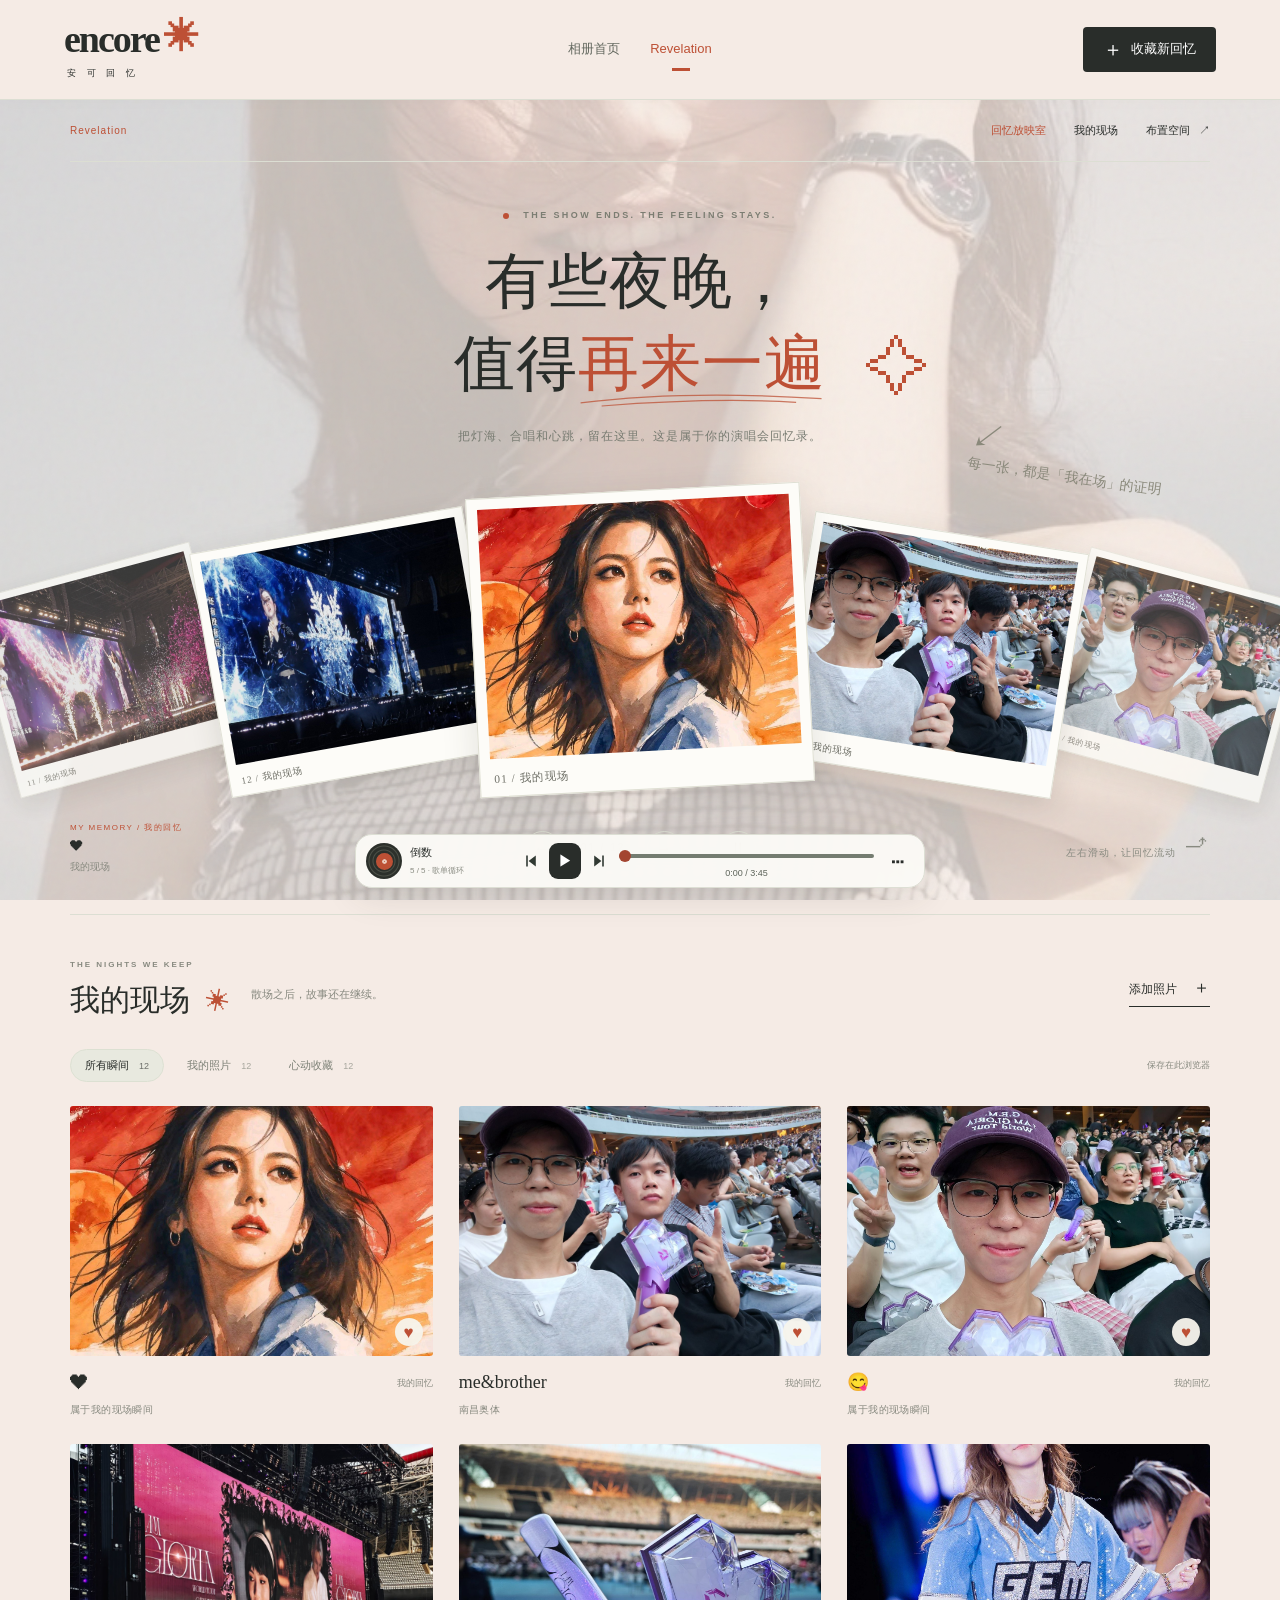
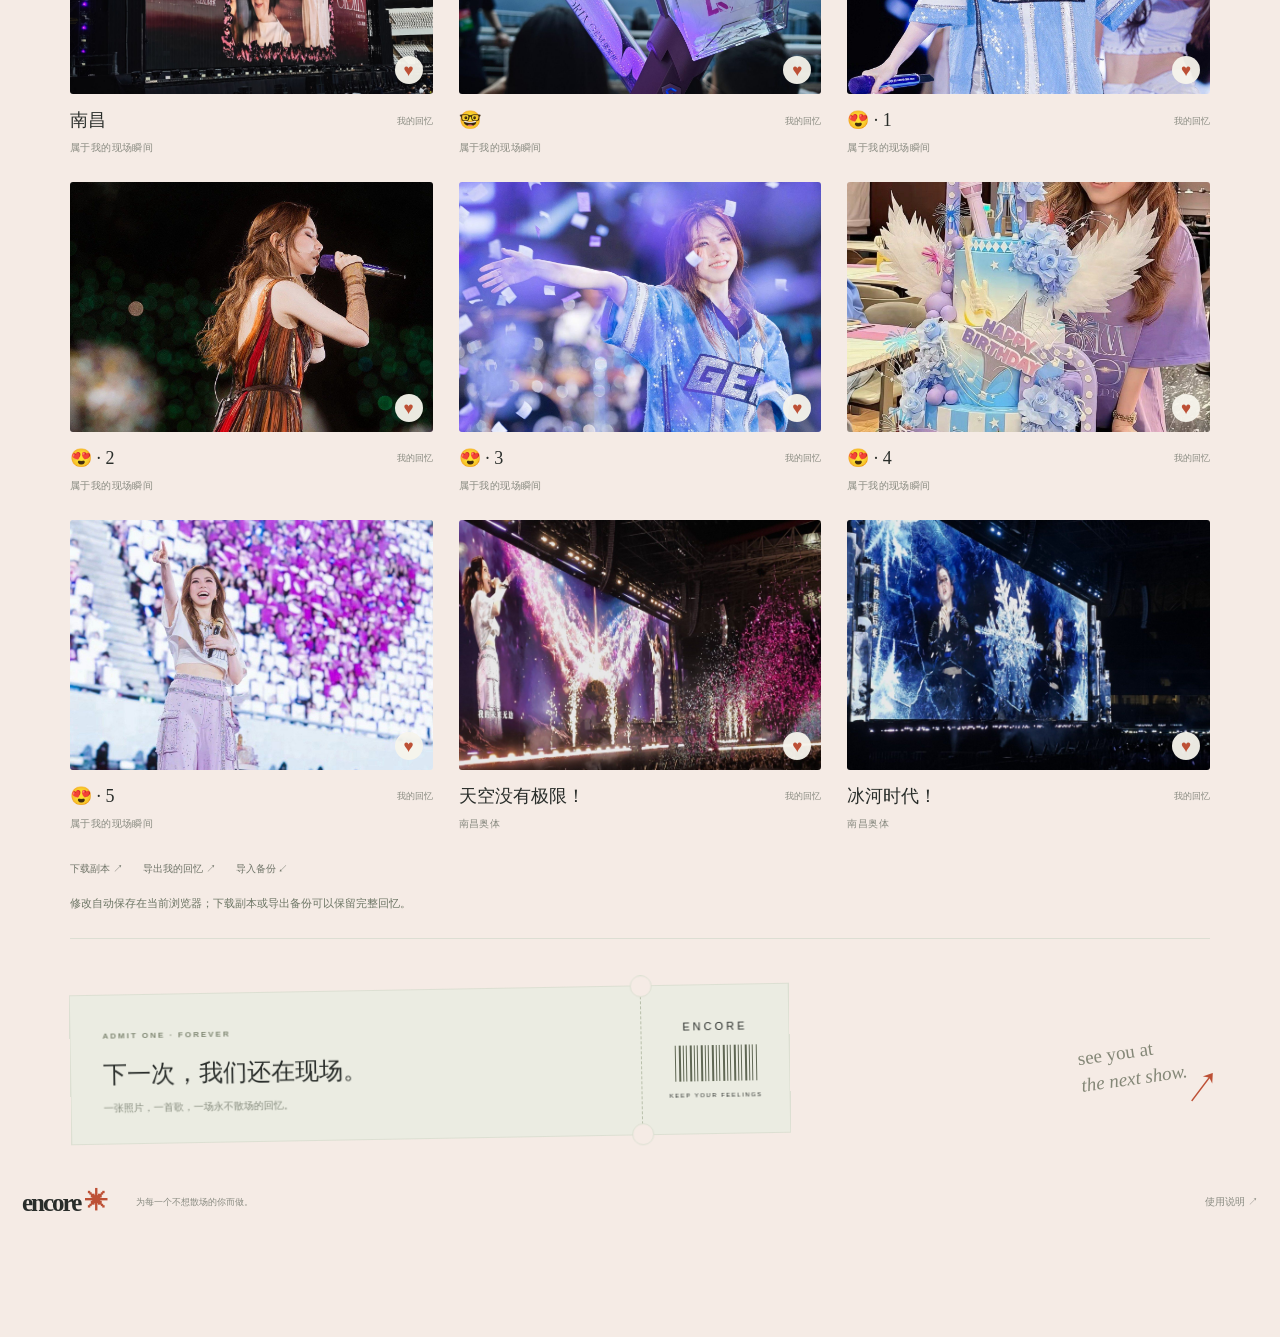
==== commit d29a29ac: "Remove memory album 1 and rename original album Revelation" ====
--- a/example/index.html
+++ b/example/index.html
@@ -1,8 +1,8 @@
 <!doctype html>
 <html lang="zh-CN" style="--paper: #f5ebe5; --dim: 0.2;" data-encore-instance="f18ba1c4-2ea3-40bd-9349-056555b3dbce"><head>
   <meta charset="UTF-8"><meta name="viewport" content="width=device-width,initial-scale=1">
-  <meta name="description" content="Encore 安可回忆，你的私人演唱会回忆册。收藏现场照片，让每一次心动再次响起。">
-  <title>示例相册 · Encore 安可回忆</title>
+  <meta name="description" content="Revelation · Encore 安可回忆，你的私人演唱会回忆册。收藏现场照片，让每一次心动再次响起。">
+  <title>Revelation · Encore 安可回忆</title>
   <link rel="stylesheet" href="style.css" data-encore-source="style">
 </head>
 <body>
@@ -10,11 +10,11 @@
 <a class="skip-link" href="#moments">跳到回忆放映室</a>
 <header class="header site-header">
   <a href="../" class="brand" aria-label="Encore 相册首页">encore<span class="brand-star">✳</span><small>安 可 回 忆</small></a>
-  <nav aria-label="主导航"><a href="../">相册首页</a><a href="../1/">回忆 1</a><a href="../example/" aria-current="page">示例相册</a></nav>
+  <nav aria-label="主导航"><a href="../">相册首页</a><a href="../example/" aria-current="page">Revelation</a></nav>
   <button class="button dark header-add" data-panel="upload"><span>＋</span> 收藏新回忆</button>
 </header>
 <main>
-  <nav class="album-nav" aria-label="相册内导航"><span class="album-nav-name">示例相册</span><a href="#moments" aria-current="location">回忆放映室</a><a href="#collection">我的现场</a><button data-panel="appearance">布置空间 <span aria-hidden="true">↗</span></button></nav>
+  <nav class="album-nav" aria-label="相册内导航"><span class="album-nav-name">Revelation</span><a href="#moments" aria-current="location">回忆放映室</a><a href="#collection">我的现场</a><button data-panel="appearance">布置空间 <span aria-hidden="true">↗</span></button></nav>
   <section class="hero" id="moments">
     <div class="eyebrow"><span class="live-dot"></span> THE SHOW ENDS. THE FEELING STAYS.</div>
     <h1>有些夜晚，<br>值得<span class="headline-accent">再来一遍<svg viewBox="0 0 400 22" aria-hidden="true"><path d="M4 16 Q170 -5 393 9 M38 21 Q220 7 352 15"></path></svg></span><span class="hero-star">✧</span></h1>
@@ -47,4 +47,4 @@
 <script src="data.js" defer data-encore-source="data"></script>
 <script src="app.js" defer data-encore-source="app"></script>
 
-</body></html>+</body></html>
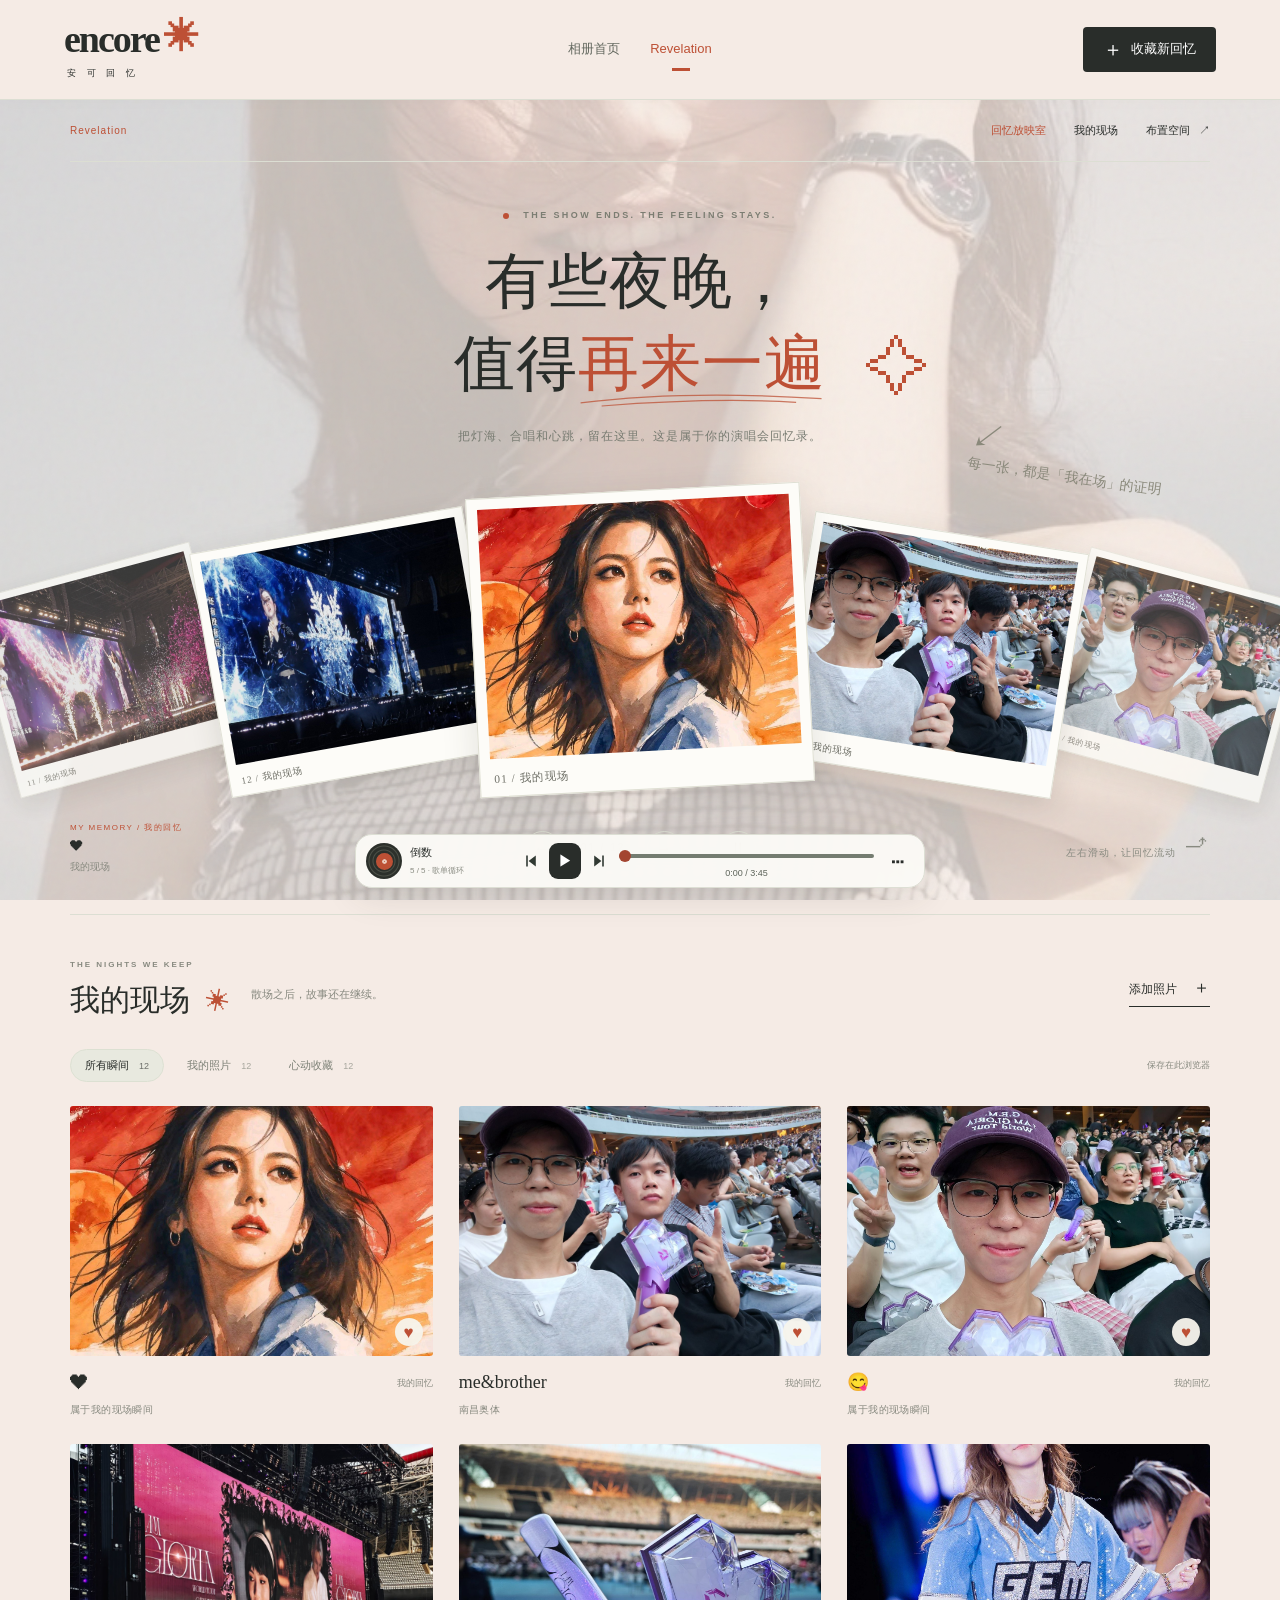
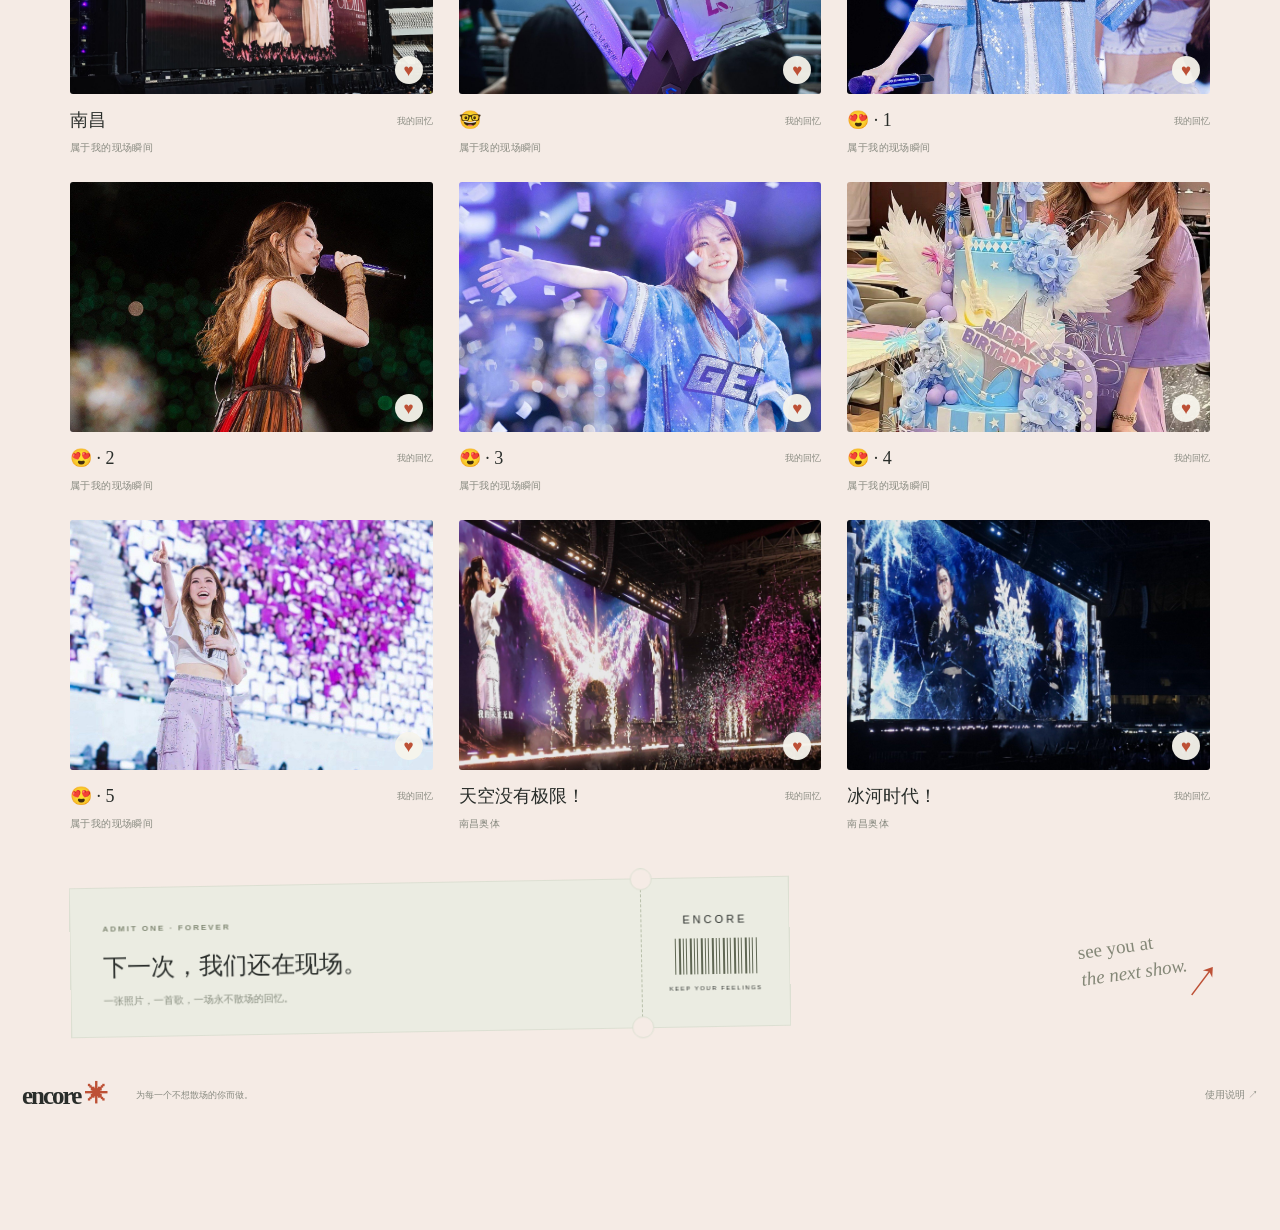
==== commit a9beda77: "Remove album download and backup toolbar" ====
--- a/example/index.html
+++ b/example/index.html
@@ -33,7 +33,6 @@
     <div class="section-heading"><div><span class="eyebrow">THE NIGHTS WE KEEP</span><h2>我的现场<span class="small-star">✳</span></h2></div><p>散场之后，故事还在继续。</p><button class="text-button" data-panel="upload">添加照片 <span>＋</span></button></div>
     <div class="collection-toolbar"><div class="tabs" role="group" aria-label="照片筛选"><button class="selected" data-filter="all">所有瞬间 <span id="totalCount">12</span></button><button data-filter="mine">我的照片 <span id="mineCount">12</span></button><button data-filter="favorite">心动收藏 <span id="favCount">12</span></button></div><div class="view-note">保存在此浏览器</div></div>
     <div class="photo-grid" id="photoGrid"></div><div class="empty-state" id="emptyState" hidden=""><span>✧</span><h3>下一个心动瞬间，等你收藏。</h3><p id="emptyCopy">导入你的现场照片，写下只属于你的故事。</p><button class="button dark" data-panel="upload">＋ 收藏新回忆</button></div>
-    <div class="collection-footer"><button id="bindLocalFile" class="text-button">启用原文件自动保存</button><button id="saveOriginal" class="text-button" hidden="">立即写回</button><button class="text-button" id="savePortable">下载副本 ↗</button><button class="text-button" id="backup">导出我的回忆 ↗</button><button class="text-button" id="restore">导入备份 ↙</button><span id="localSaveStatus" class="local-save-status" role="status" data-state="idle">打开后检查原文件保存权限</span></div>
   </section>
   <section class="closing"><div class="ticket"><div class="ticket-main"><span class="eyebrow">ADMIT ONE · FOREVER</span><h3>下一次，我们还在现场。</h3><p>一张照片，一首歌，一场永不散场的回忆。</p></div><div class="ticket-stub"><span>ENCORE</span><div class="barcode"></div><small>KEEP YOUR FEELINGS</small></div></div><div class="closing-doodle">see you at<br><i>the next show.</i><span>↗</span></div></section>
 </main>
@@ -43,7 +42,6 @@
 <dialog id="settingsDialog"><div class="dialog-top"><span class="eyebrow" id="dialogEyebrow">MAKE IT YOURS</span><button class="close-button" data-close="" aria-label="关闭">×</button></div><div id="panelContent"></div></dialog>
 <dialog id="lightbox"><button class="lightbox-close" id="closeLightbox" aria-label="关闭大图">×</button><button id="lightboxPrev" class="lightbox-nav" aria-label="上一张">←</button><div class="lightbox-inner"><div id="photoViewport" class="photo-viewport" tabindex="0" role="region" aria-label="照片查看区，可滚轮缩放、双指缩放，放大后拖动"><img id="lightboxImage" alt="天空没有极限！" draggable="false"></div><div id="photoZoomToolbar" class="photo-zoom-toolbar" aria-label="照片缩放控制"><button id="photoZoomOut" aria-label="缩小照片" disabled="">−</button><span id="photoZoomLevel" role="status" aria-live="polite">100%</span><button id="photoZoomIn" aria-label="放大照片" disabled="">＋</button><button id="photoZoomReset" disabled="">适应窗口</button><small class="zoom-desktop-hint">滚轮缩放 · 放大后拖动查看</small><small class="zoom-mobile-hint">双指缩放 · 放大后拖动查看</small></div><div class="lightbox-caption"><div><h2 id="lightboxTitle"></h2><p id="lightboxMeta"></p><p id="lightboxNote"></p></div><button class="circle" id="lightboxFav" aria-label="收藏照片">♡</button></div><div class="lightbox-actions"><button id="editPhoto" class="text-button">编辑回忆 ↗</button><button id="deletePhoto" class="text-button">删除这张照片</button></div></div><button id="lightboxNext" class="lightbox-nav" aria-label="下一张">→</button></dialog>
 <div class="toast" id="toast" role="status"></div>
-<input type="file" id="restoreFile" accept="application/json,.json" hidden="">
 <script src="data.js" defer data-encore-source="data"></script>
 <script src="app.js" defer data-encore-source="app"></script>
 
